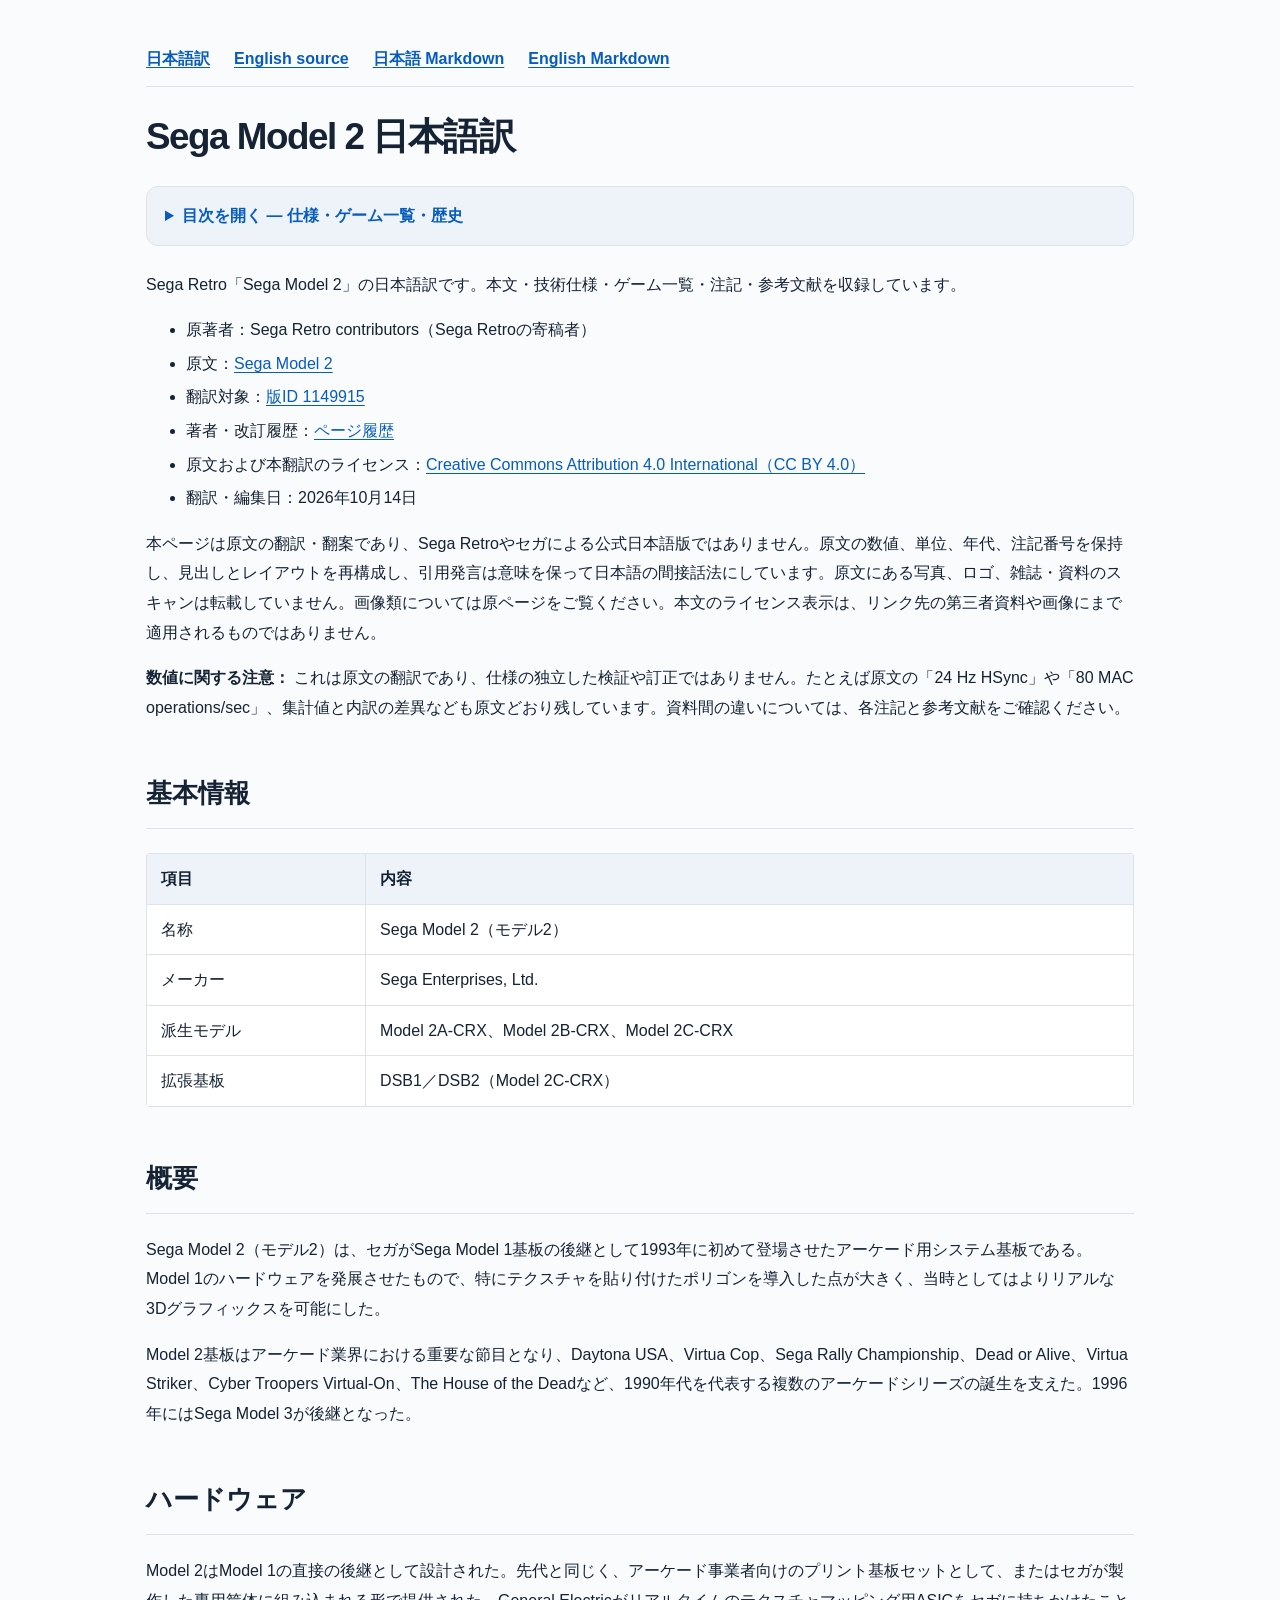
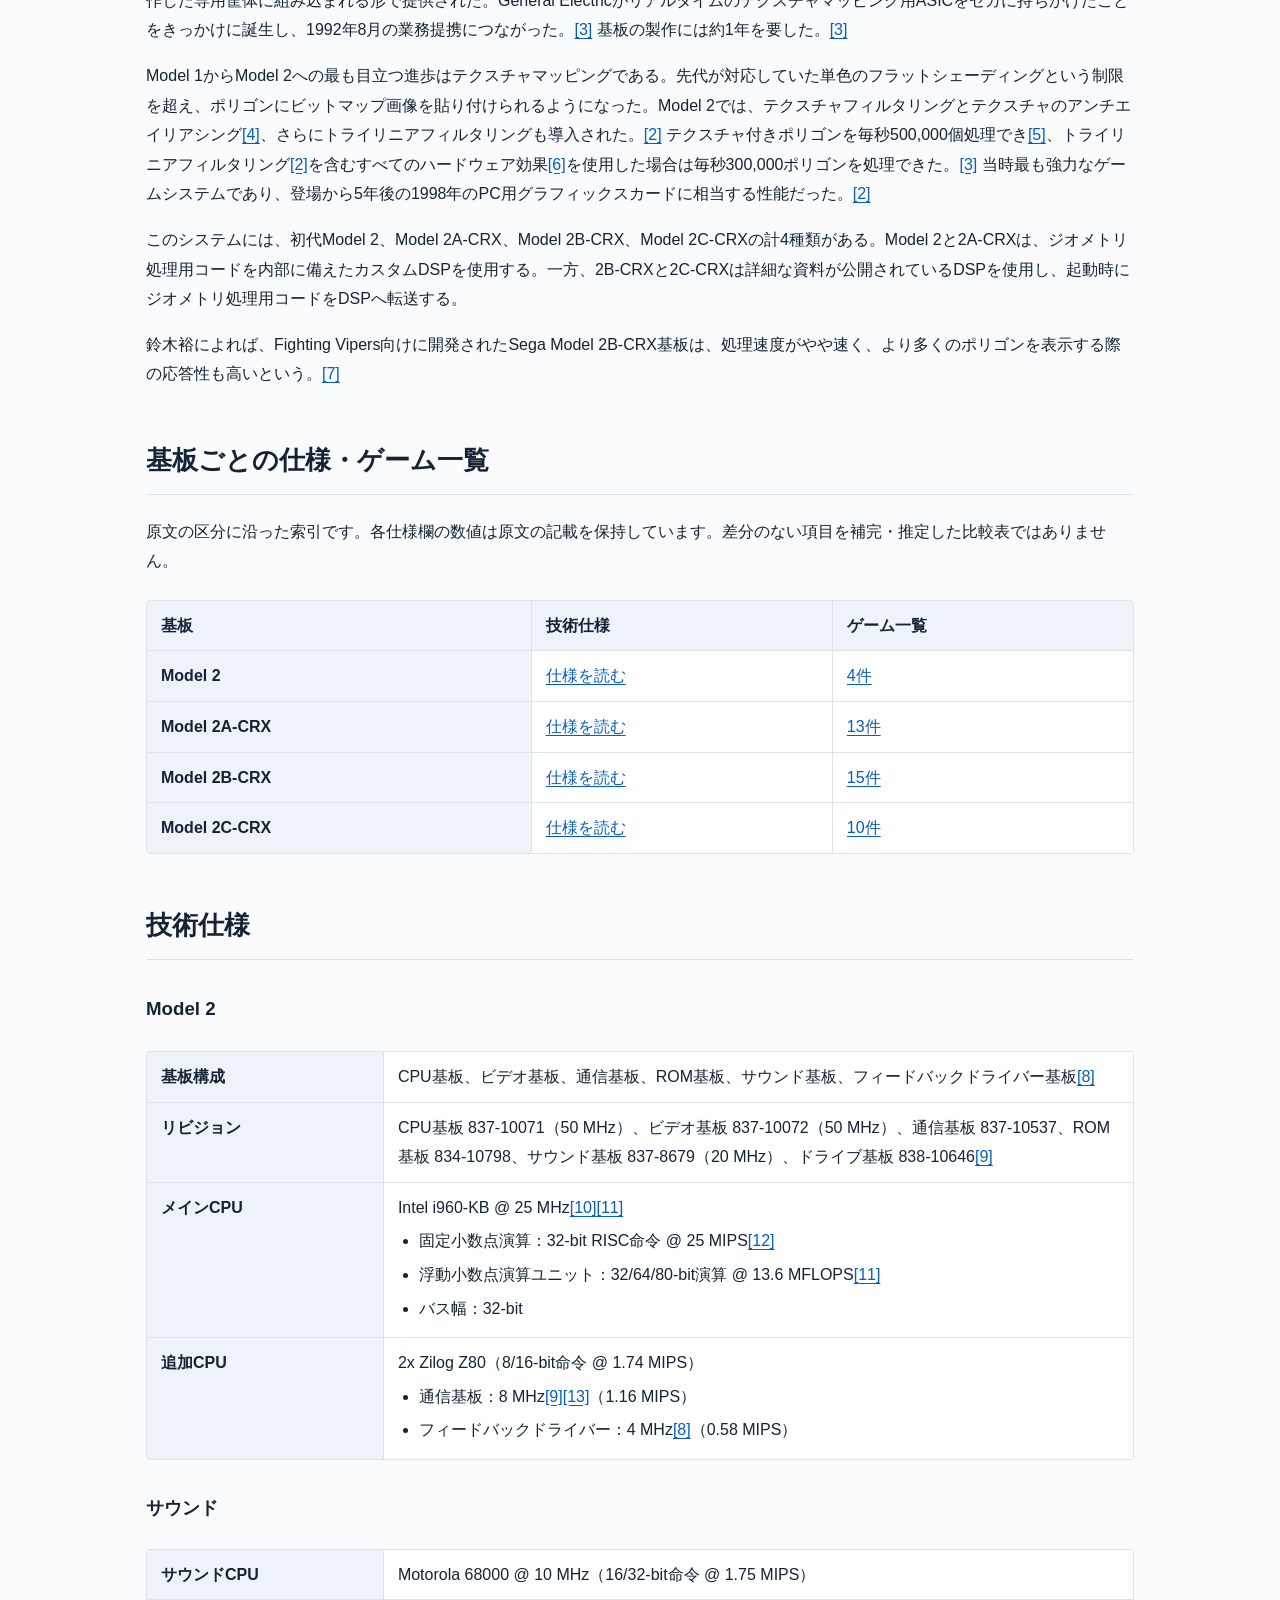
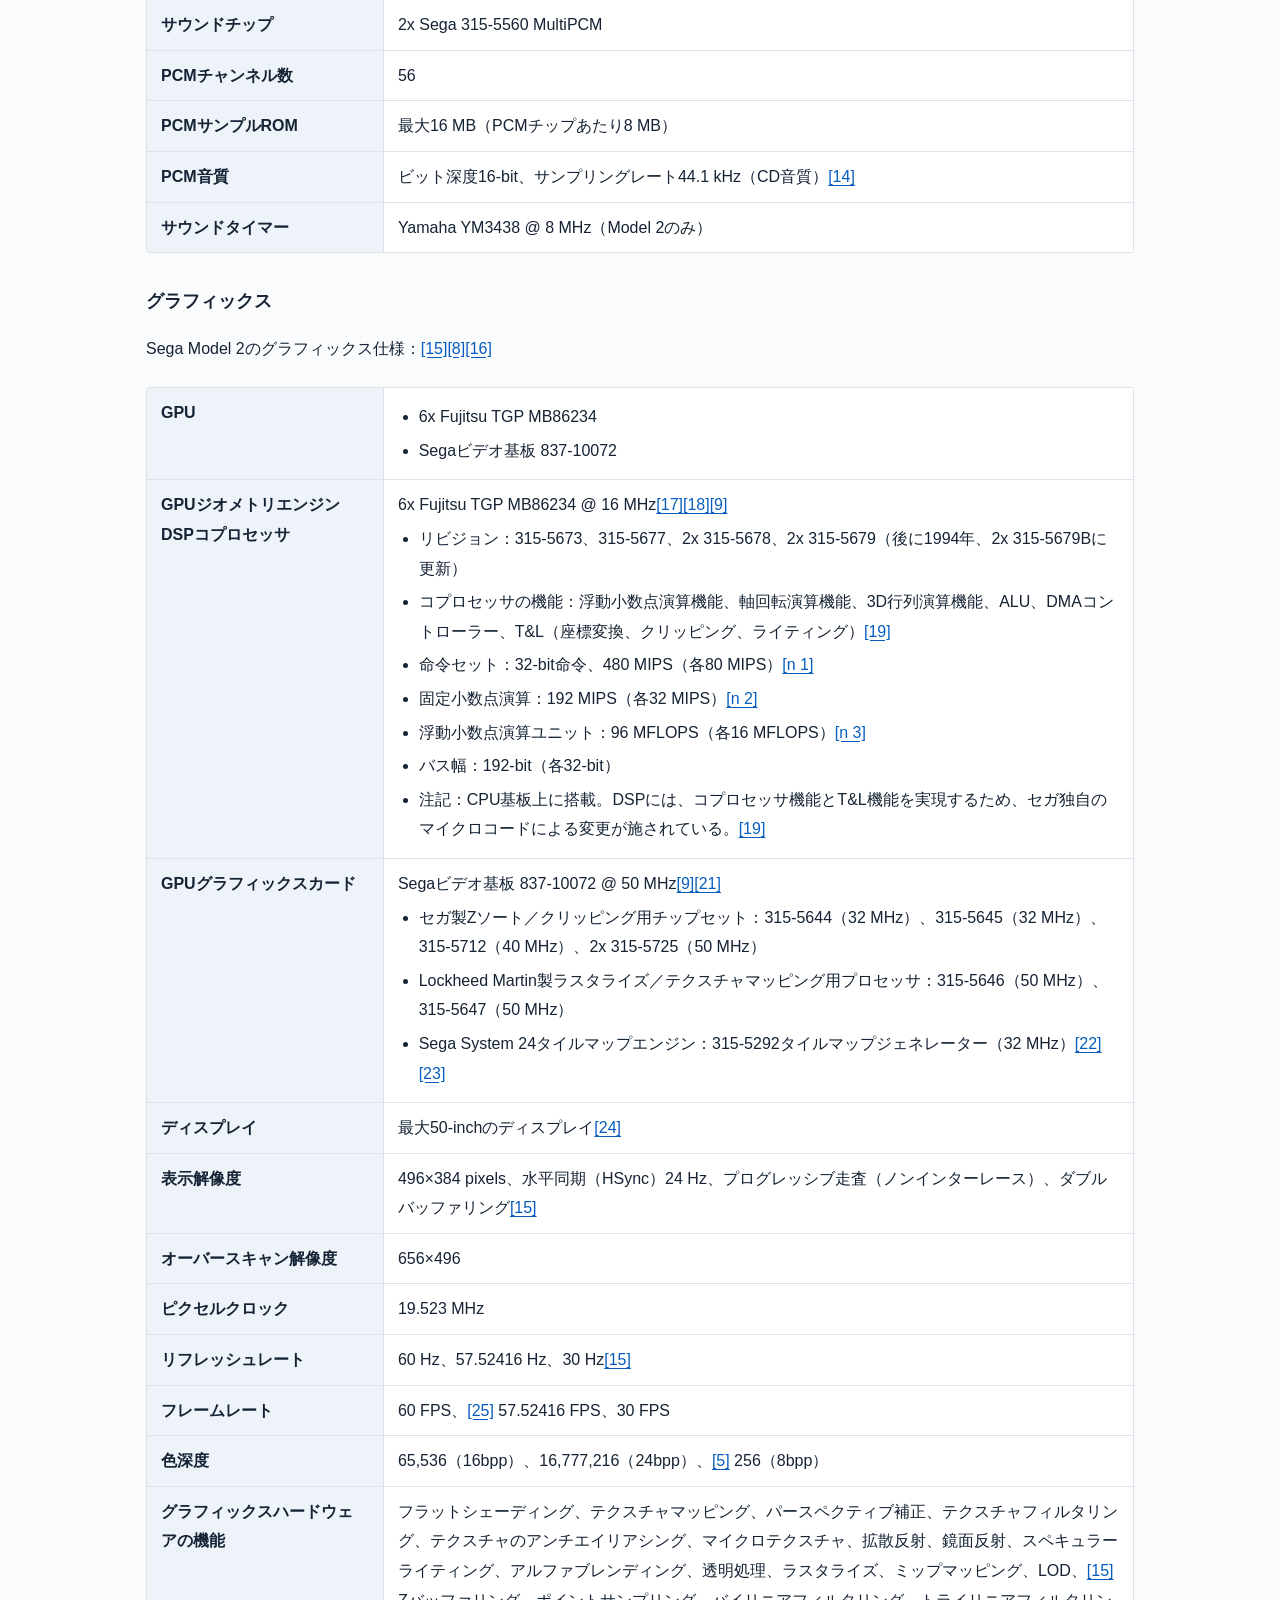
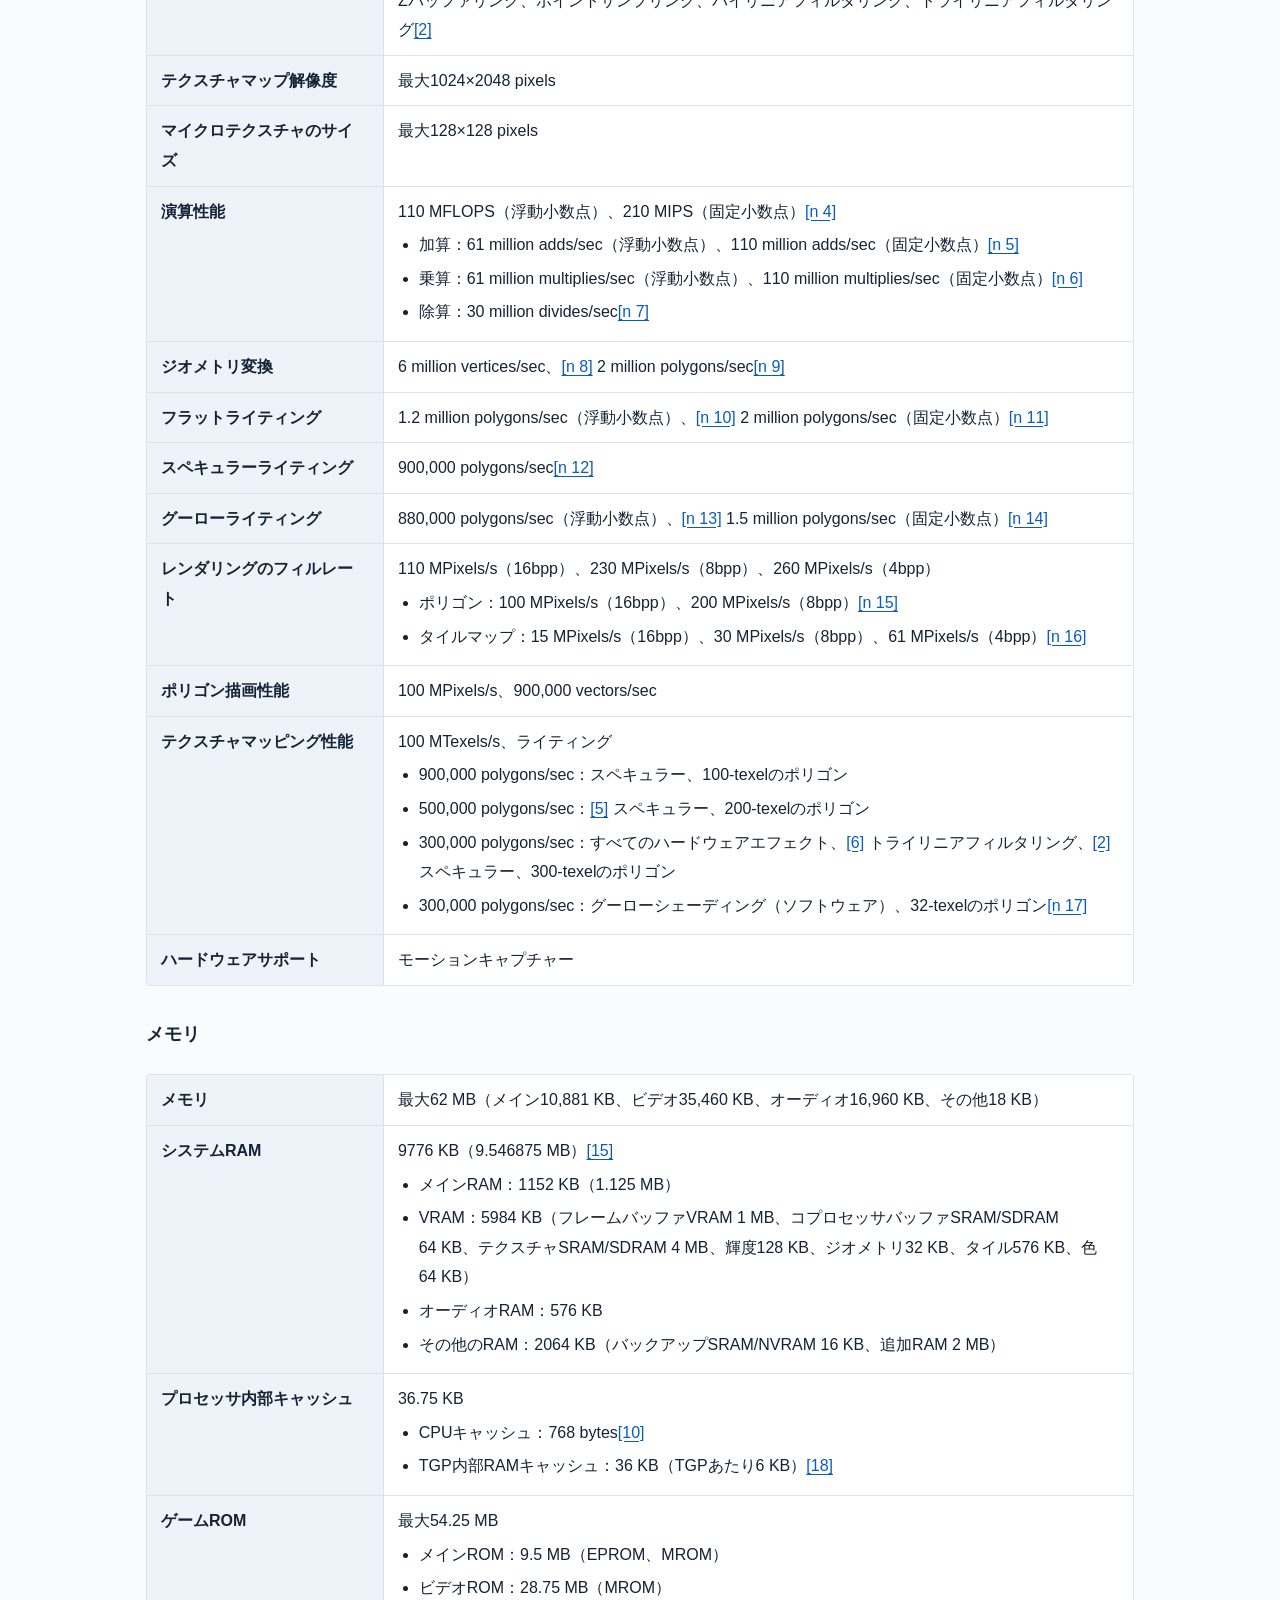
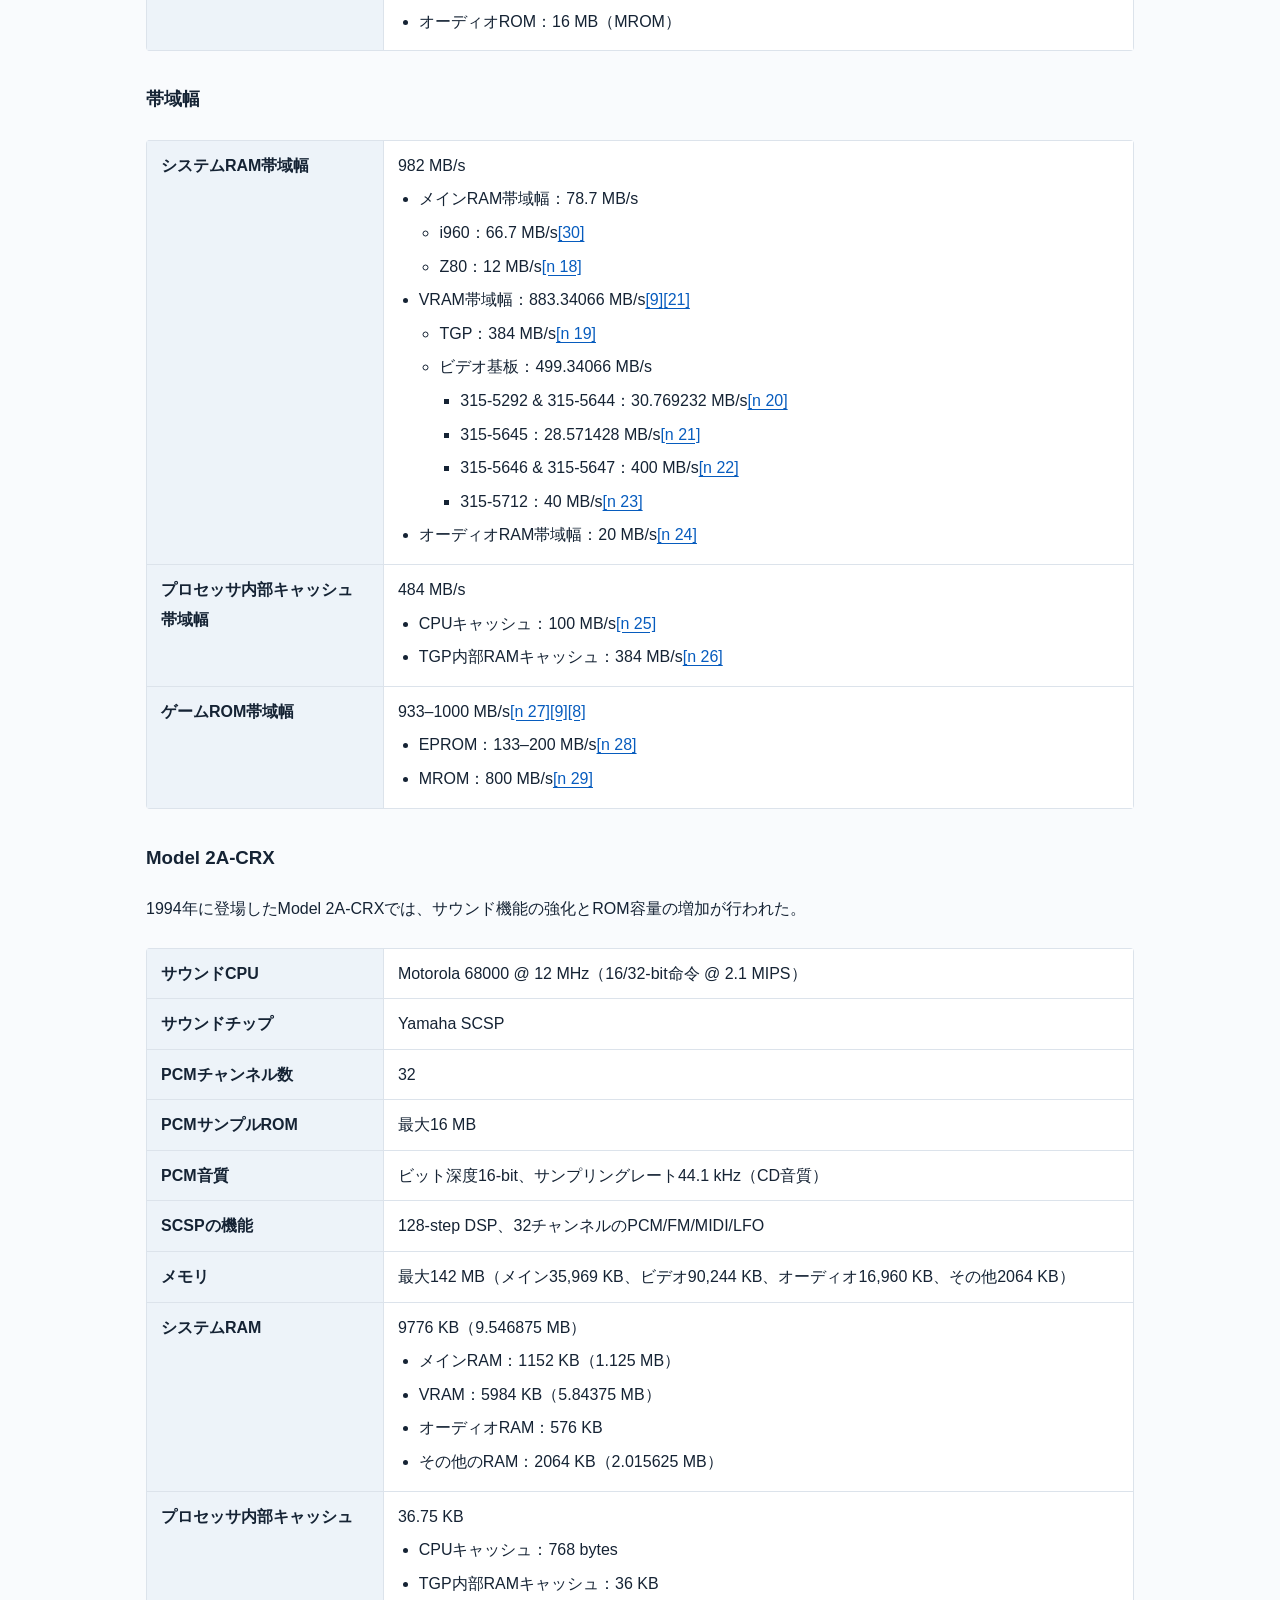
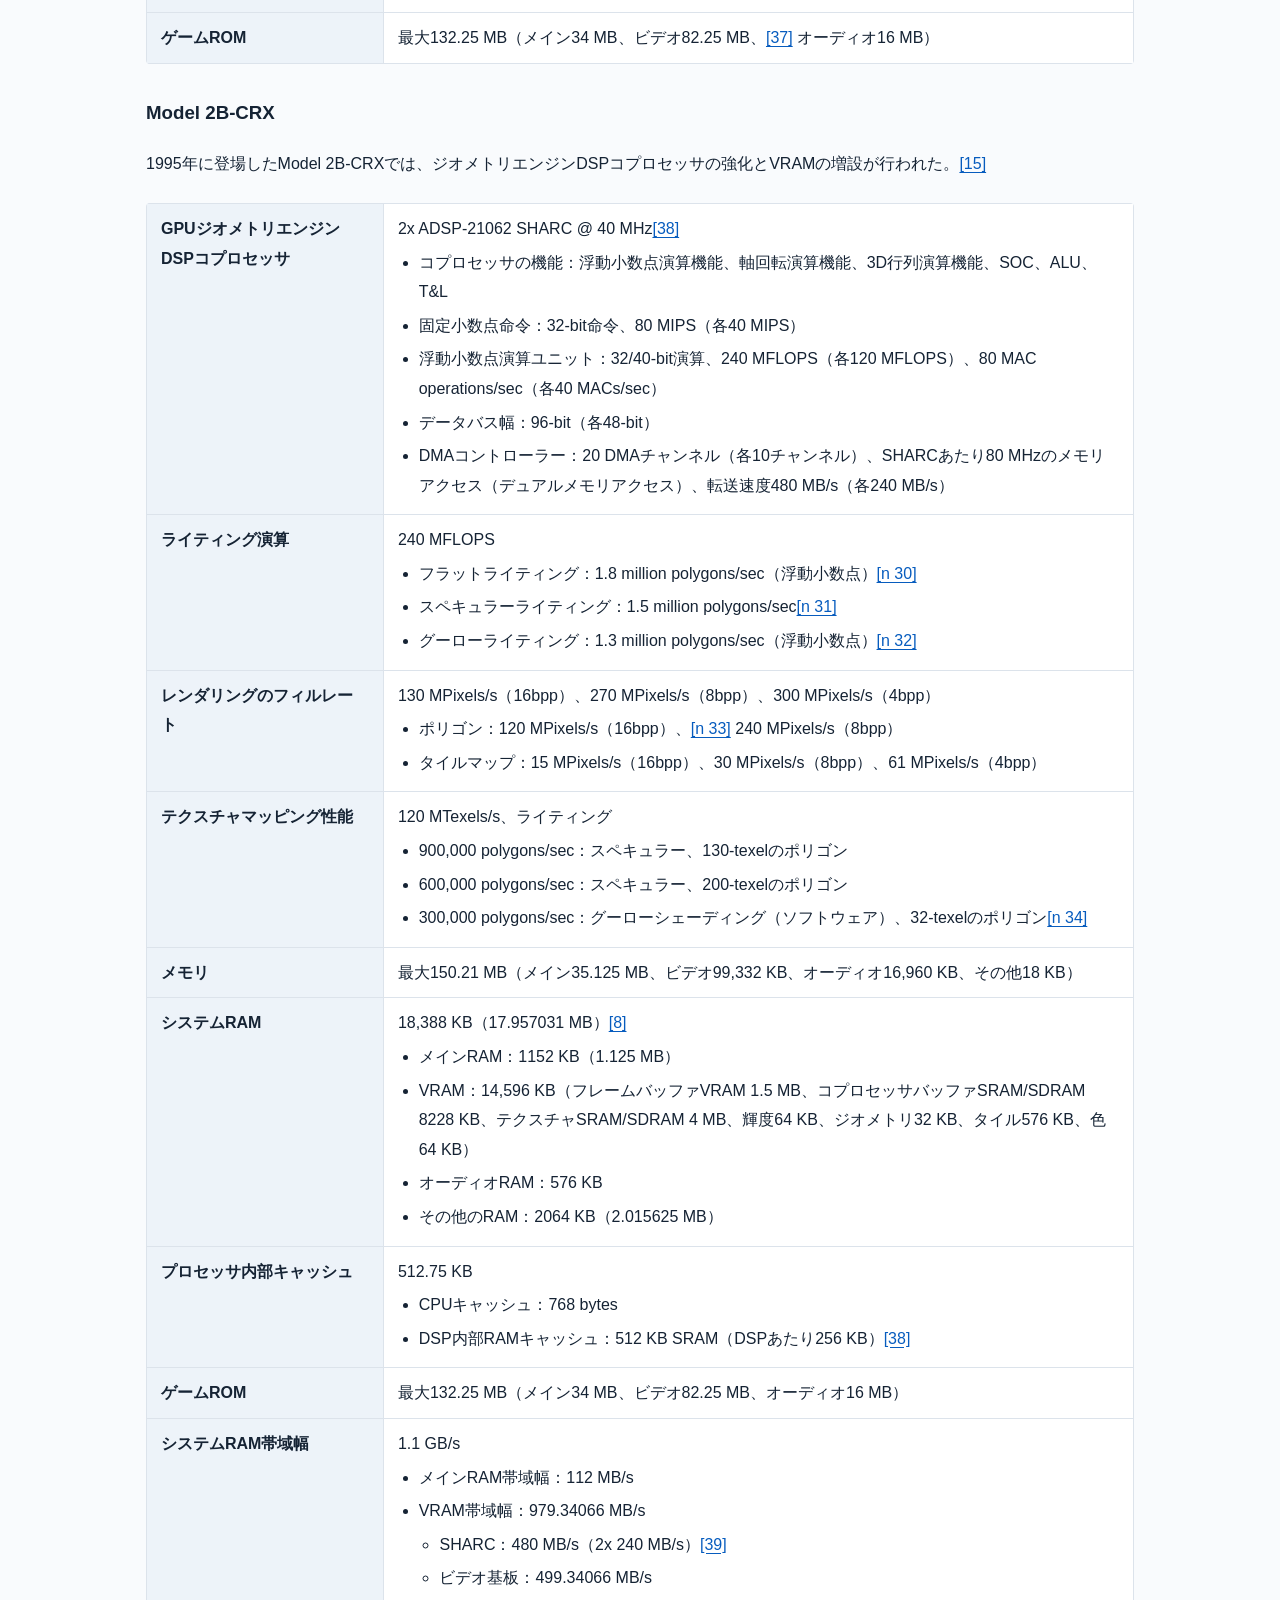
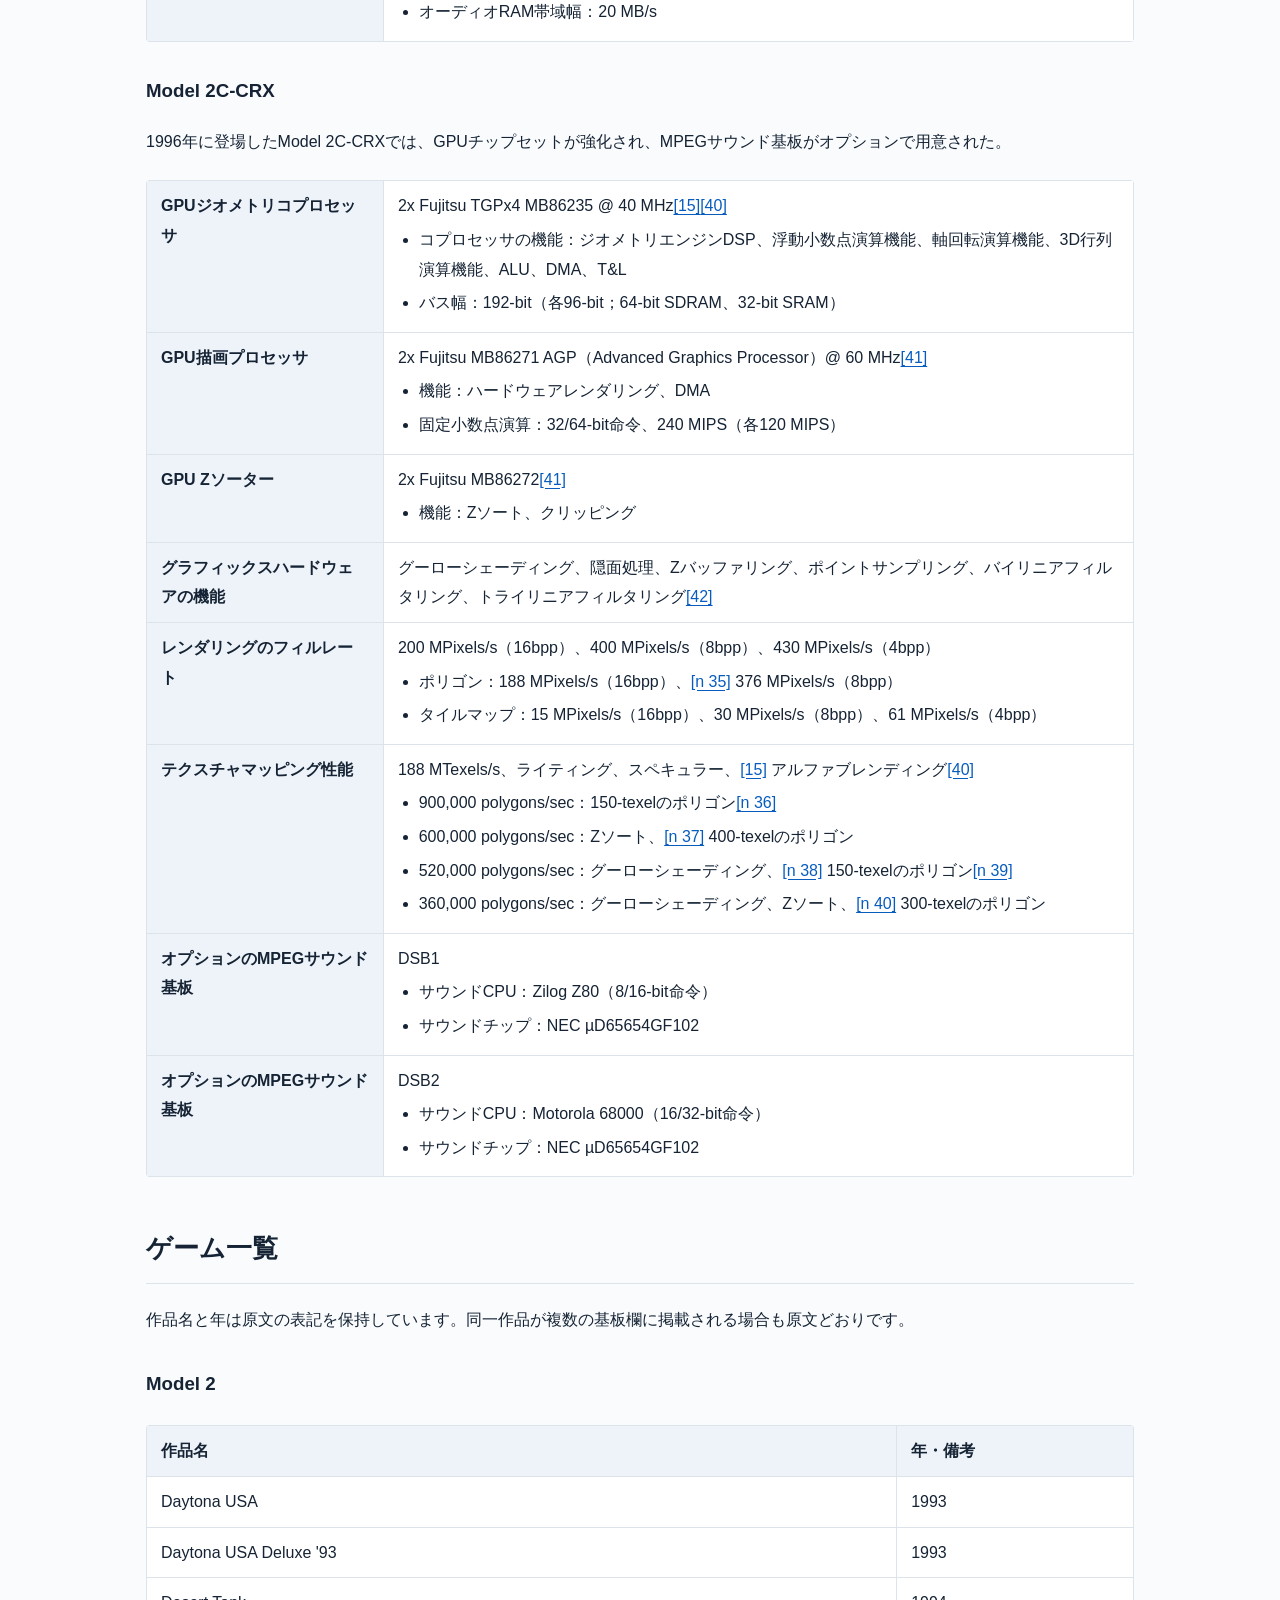
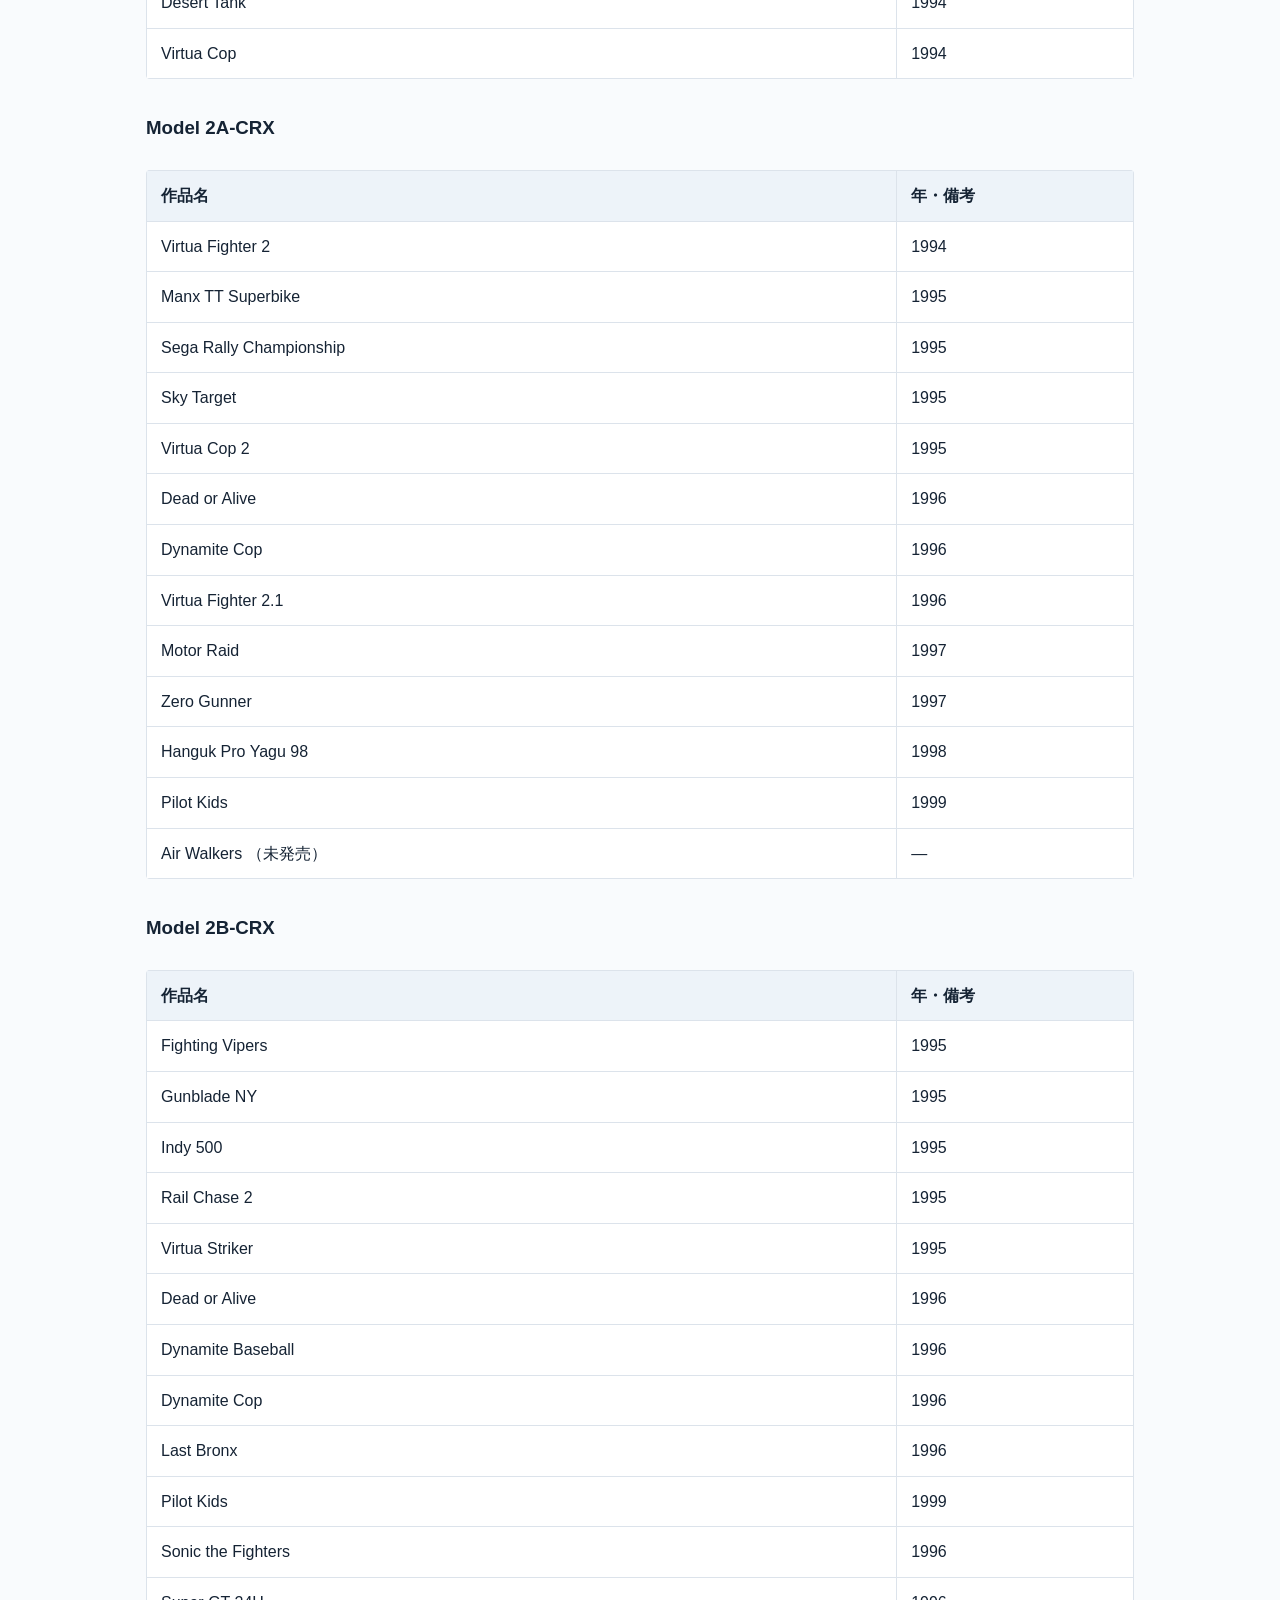
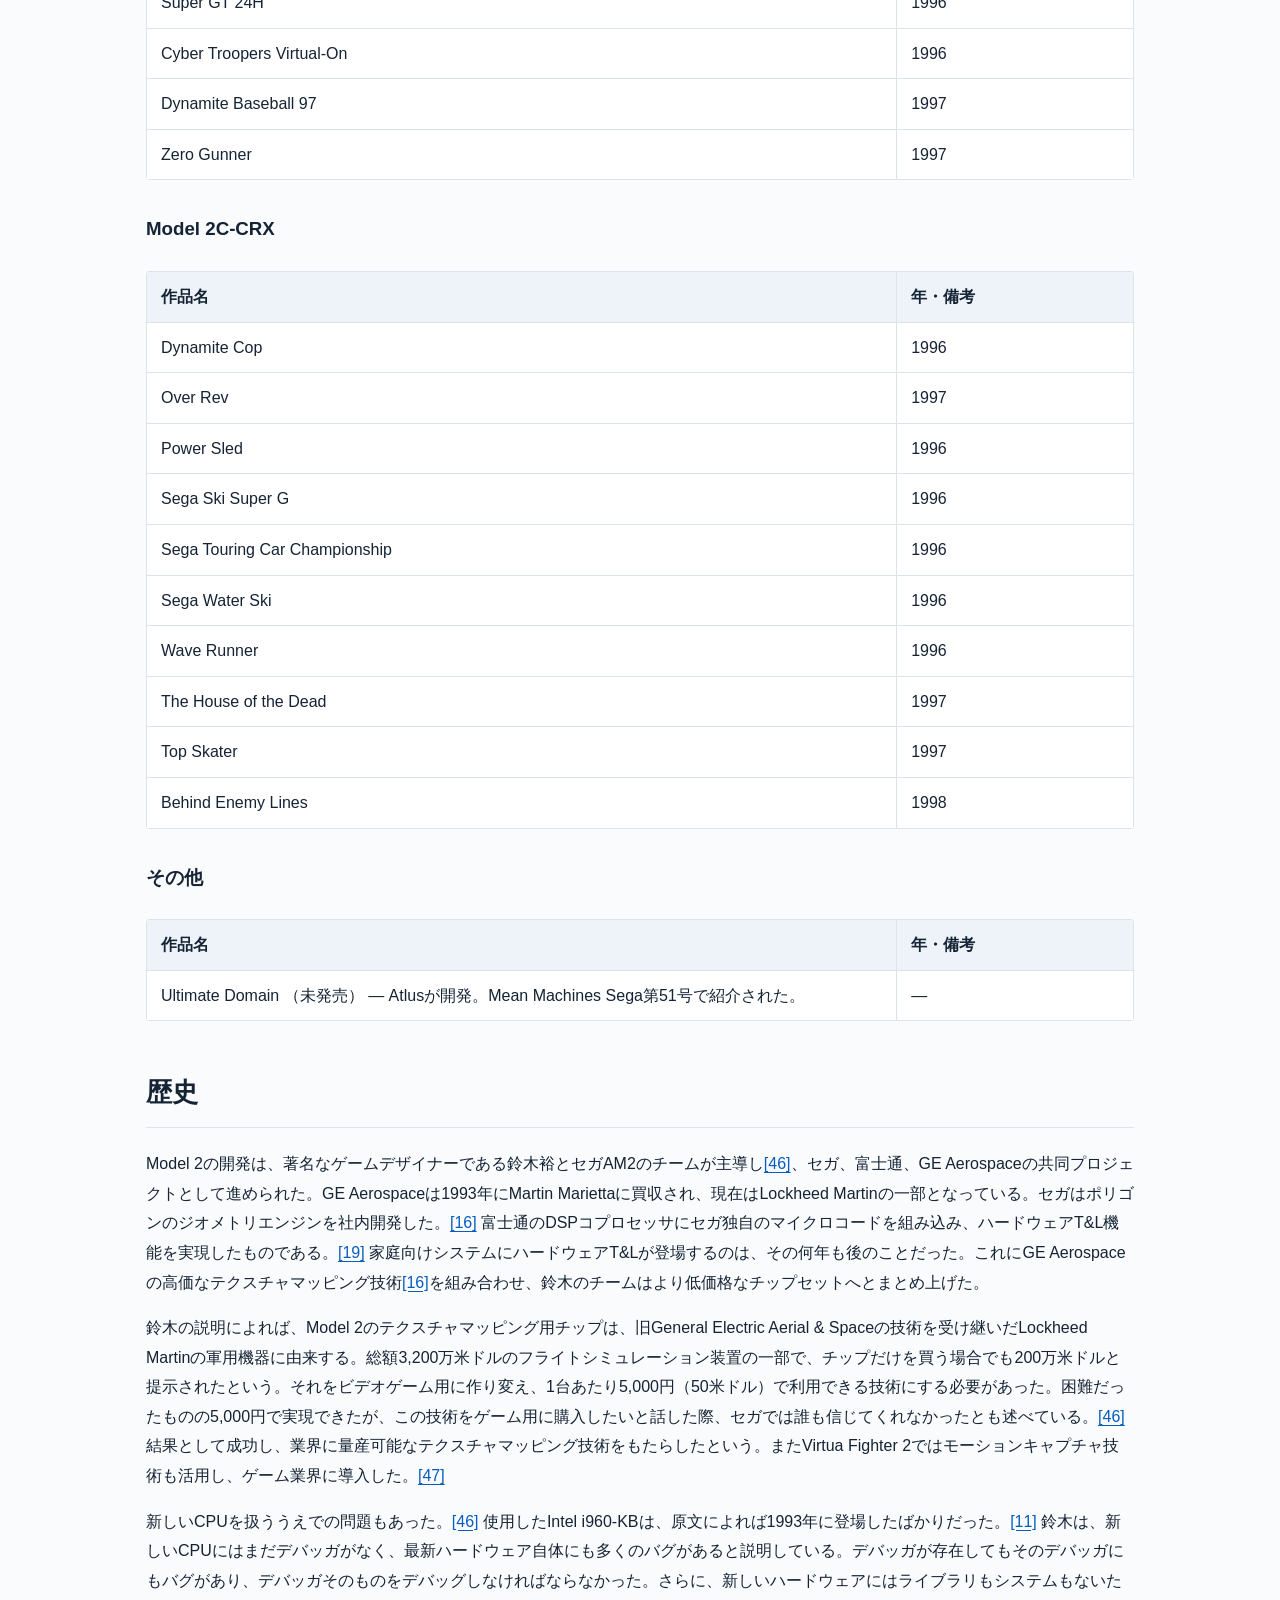
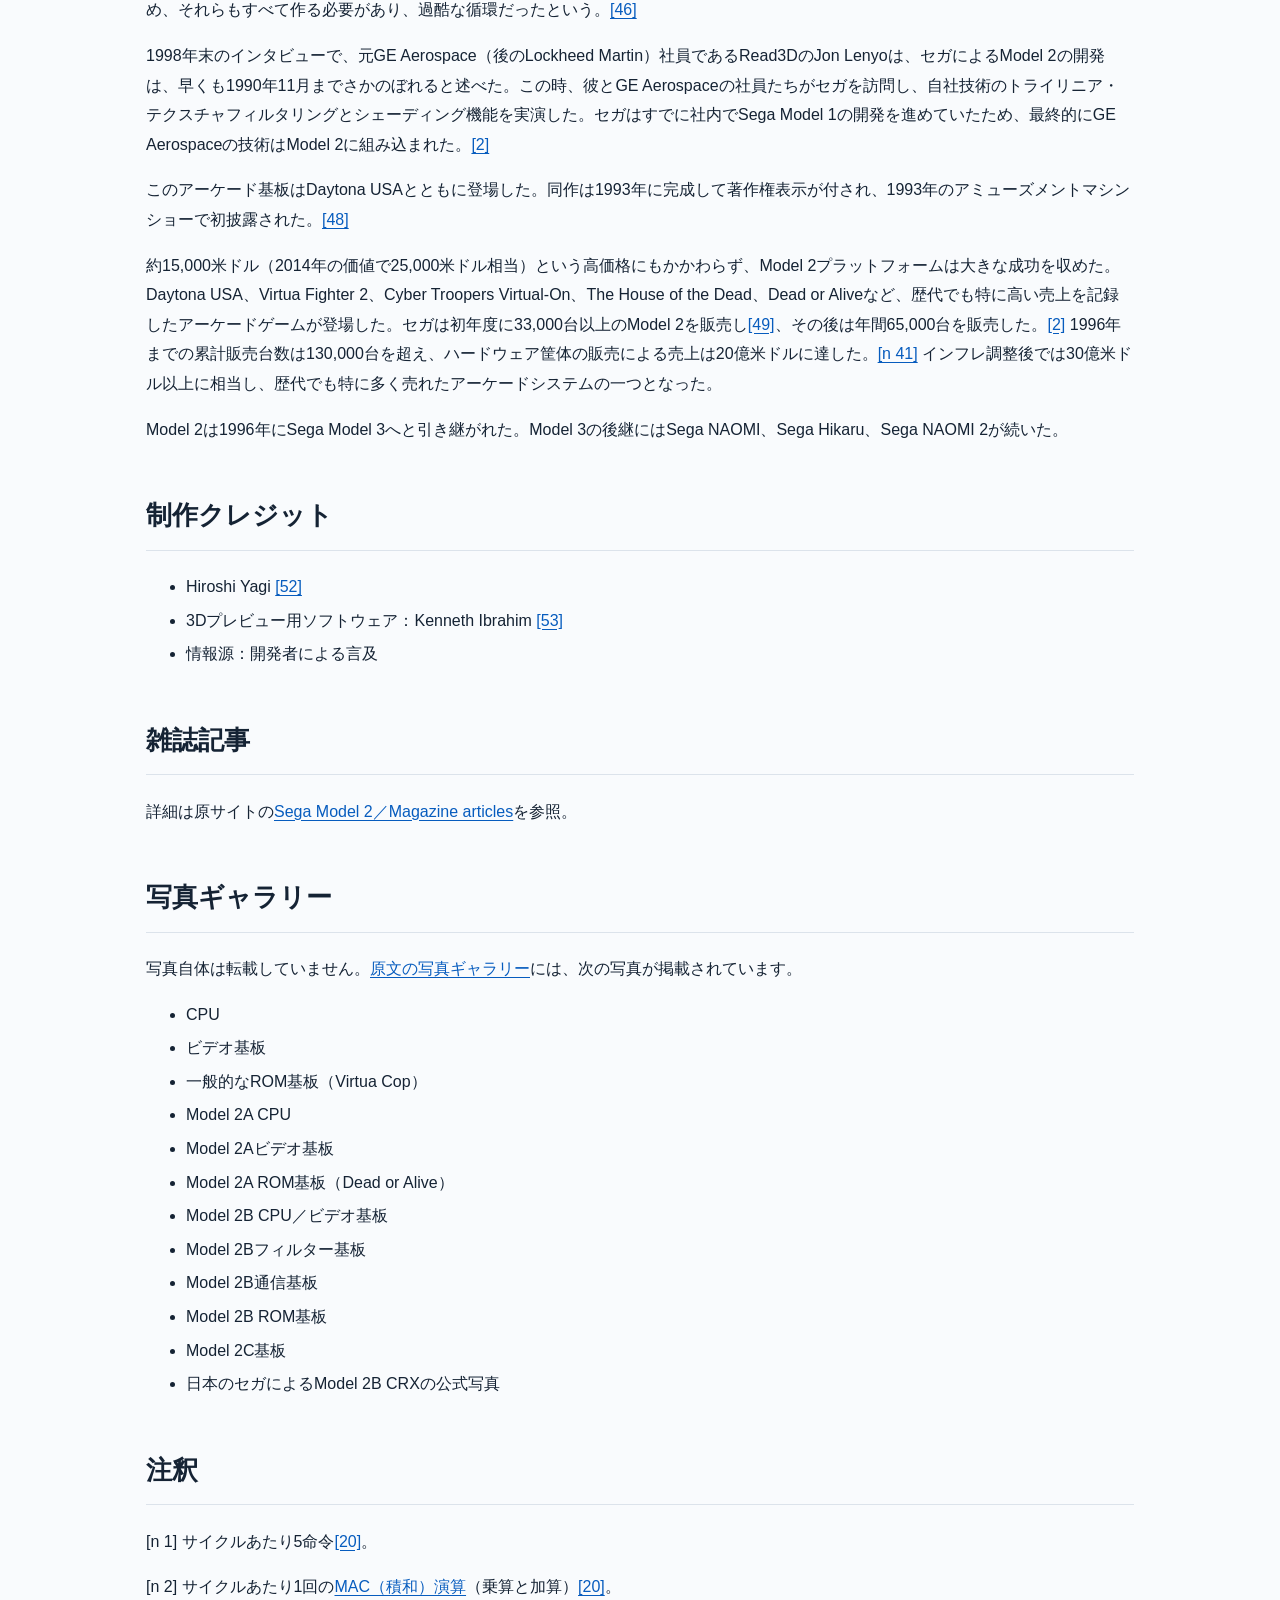
==== index.html @ a4371b09 "Publish unofficial Japanese translation of Sega Retro Sega Model 2" ====
<!DOCTYPE html>

<html lang="ja" xml:lang="ja" xmlns="http://www.w3.org/1999/xhtml">
<head>
<meta charset="utf-8"/>
<meta content="pandoc" name="generator"/>
<meta content="width=device-width, initial-scale=1.0, user-scalable=yes" name="viewport"/>
<title>Sega Model 2 日本語訳</title>
<style>
    code{white-space: pre-wrap;}
    span.smallcaps{font-variant: small-caps;}
    div.columns{display: flex; gap: min(4vw, 1.5em);}
    div.column{flex: auto; overflow-x: auto;}
    div.hanging-indent{margin-left: 1.5em; text-indent: -1.5em;}
    /* The extra [class] is a hack that increases specificity enough to
       override a similar rule in reveal.js */
    ul.task-list[class]{list-style: none;}
    ul.task-list li input[type="checkbox"] {
      font-size: inherit;
      width: 0.8em;
      margin: 0 0.8em 0.2em -1.6em;
      vertical-align: middle;
    }
    .display.math{display: block; text-align: center; margin: 0.5rem auto;}
  </style>
<link href="style.css" rel="stylesheet"/>
<meta content="Sega RetroのSega Model 2記事の非公式日本語訳。技術仕様、基板別ゲーム一覧、歴史、注釈と参考文献。CC BY 4.0。" name="description"/></head>
<body><nav aria-label="Languages and downloads" class="top"><a href="index.html" lang="ja">日本語訳</a><a href="en.html" lang="en">English source</a><a download="" href="sega-model-2-ja.md">日本語 Markdown</a><a download="" href="sega-model-2-en.md">English Markdown</a></nav><main id="article">
<h1 id="sega-model-2-日本語訳">Sega Model 2 日本語訳</h1><details class="toc-disclosure"><summary>目次を開く — 仕様・ゲーム一覧・歴史</summary><nav aria-label="目次" id="TOC" role="doc-toc">
<ul>
<li><a href="#sega-model-2-日本語訳" id="toc-sega-model-2-日本語訳">Sega
Model 2 日本語訳</a>
<ul>
<li><a href="#基本情報" id="toc-基本情報">基本情報</a></li>
<li><a href="#概要" id="toc-概要">概要</a></li>
<li><a href="#ハードウェア" id="toc-ハードウェア">ハードウェア</a></li>
<li><a href="#技術仕様" id="toc-技術仕様">技術仕様</a>
<ul>
<li><a href="#model-2" id="toc-model-2">Model 2</a></li>
<li><a href="#model-2a-crx" id="toc-model-2a-crx">Model 2A-CRX</a></li>
<li><a href="#model-2b-crx" id="toc-model-2b-crx">Model 2B-CRX</a></li>
<li><a href="#model-2c-crx" id="toc-model-2c-crx">Model 2C-CRX</a></li>
</ul></li>
<li><a href="#ゲーム一覧" id="toc-ゲーム一覧">ゲーム一覧</a>
<ul>
<li><a href="#model-2-1" id="toc-model-2-1">Model 2</a></li>
<li><a href="#model-2a-crx-1" id="toc-model-2a-crx-1">Model
2A-CRX</a></li>
<li><a href="#model-2b-crx-1" id="toc-model-2b-crx-1">Model
2B-CRX</a></li>
<li><a href="#model-2c-crx-1" id="toc-model-2c-crx-1">Model
2C-CRX</a></li>
<li><a href="#その他" id="toc-その他">その他</a></li>
</ul></li>
<li><a href="#歴史" id="toc-歴史">歴史</a></li>
<li><a href="#制作クレジット" id="toc-制作クレジット">制作クレジット</a></li>
<li><a href="#雑誌記事" id="toc-雑誌記事">雑誌記事</a></li>
<li><a href="#写真ギャラリー" id="toc-写真ギャラリー">写真ギャラリー</a></li>
<li><a href="#注釈" id="toc-注釈">注釈</a></li>
<li><a href="#参考文献" id="toc-参考文献">参考文献</a></li>
</ul></li>
<li><a href="#board-guide">基板ごとの索引</a></li></ul>
</nav></details>
<p>Sega Retro「Sega Model
2」の日本語訳です。本文・技術仕様・ゲーム一覧・注記・参考文献を収録しています。</p>
<ul>
<li>原著者：Sega Retro contributors（Sega Retroの寄稿者）</li>
<li>原文：<a href="https://segaretro.org/Sega_Model_2">Sega Model
2</a></li>
<li>翻訳対象：<a href="https://segaretro.org/index.php?title=Sega_Model_2&amp;oldid=1149915">版ID
1149915</a></li>
<li>著者・改訂履歴：<a href="https://segaretro.org/index.php?title=Sega_Model_2&amp;action=history">ページ履歴</a></li>
<li>原文および本翻訳のライセンス：<a href="https://creativecommons.org/licenses/by/4.0/">Creative Commons
Attribution 4.0 International（CC BY 4.0）</a></li>
<li>翻訳・編集日：2026年10月14日</li>
</ul>
<p>本ページは原文の翻訳・翻案であり、Sega
Retroやセガによる公式日本語版ではありません。原文の数値、単位、年代、注記番号を保持し、見出しとレイアウトを再構成し、引用発言は意味を保って日本語の間接話法にしています。原文にある写真、ロゴ、雑誌・資料のスキャンは転載していません。画像類については原ページをご覧ください。本文のライセンス表示は、リンク先の第三者資料や画像にまで適用されるものではありません。</p>
<p><strong>数値に関する注意：</strong>
これは原文の翻訳であり、仕様の独立した検証や訂正ではありません。たとえば原文の「24
Hz HSync」や「80 MAC
operations/sec」、集計値と内訳の差異なども原文どおり残しています。資料間の違いについては、各注記と参考文献をご確認ください。</p>
<h2 id="基本情報">基本情報</h2>
<div aria-label="横スクロールできる表" class="table-scroll" role="region" tabindex="0"><table>
<thead>
<tr class="header">
<th>項目</th>
<th>内容</th>
</tr>
</thead>
<tbody>
<tr class="odd">
<td>名称</td>
<td>Sega Model 2（モデル2）</td>
</tr>
<tr class="even">
<td>メーカー</td>
<td>Sega Enterprises, Ltd.</td>
</tr>
<tr class="odd">
<td>派生モデル</td>
<td>Model 2A-CRX、Model 2B-CRX、Model 2C-CRX</td>
</tr>
<tr class="even">
<td>拡張基板</td>
<td>DSB1／DSB2（Model 2C-CRX）</td>
</tr>
</tbody>
</table></div>
<h2 id="概要">概要</h2>
<p>Sega Model 2（モデル2）は、セガがSega Model
1基板の後継として1993年に初めて登場させたアーケード用システム基板である。Model
1のハードウェアを発展させたもので、特にテクスチャを貼り付けたポリゴンを導入した点が大きく、当時としてはよりリアルな3Dグラフィックスを可能にした。</p>
<p>Model 2基板はアーケード業界における重要な節目となり、Daytona
USA、Virtua Cop、Sega Rally Championship、Dead or Alive、Virtua
Striker、Cyber Troopers Virtual-On、The House of the
Deadなど、1990年代を代表する複数のアーケードシリーズの誕生を支えた。1996年にはSega
Model 3が後継となった。</p>
<h2 id="ハードウェア">ハードウェア</h2>
<p>Model 2はModel
1の直接の後継として設計された。先代と同じく、アーケード事業者向けのプリント基板セットとして、またはセガが製作した専用筐体に組み込まれる形で提供された。General
Electricがリアルタイムのテクスチャマッピング用ASICをセガに持ちかけたことをきっかけに誕生し、1992年8月の業務提携につながった。<a href="#ref-3">[3]</a> 基板の製作には約1年を要した。<a href="#ref-3">[3]</a></p>
<p>Model 1からModel
2への最も目立つ進歩はテクスチャマッピングである。先代が対応していた単色のフラットシェーディングという制限を超え、ポリゴンにビットマップ画像を貼り付けられるようになった。Model
2では、テクスチャフィルタリングとテクスチャのアンチエイリアシング<a href="#ref-4">[4]</a>、さらにトライリニアフィルタリングも導入された。<a href="#ref-2">[2]</a> テクスチャ付きポリゴンを毎秒500,000個処理でき<a href="#ref-5">[5]</a>、トライリニアフィルタリング<a href="#ref-2">[2]</a>を含むすべてのハードウェア効果<a href="#ref-6">[6]</a>を使用した場合は毎秒300,000ポリゴンを処理できた。<a href="#ref-3">[3]</a>
当時最も強力なゲームシステムであり、登場から5年後の1998年のPC用グラフィックスカードに相当する性能だった。<a href="#ref-2">[2]</a></p>
<p>このシステムには、初代Model 2、Model 2A-CRX、Model 2B-CRX、Model
2C-CRXの計4種類がある。Model
2と2A-CRXは、ジオメトリ処理用コードを内部に備えたカスタムDSPを使用する。一方、2B-CRXと2C-CRXは詳細な資料が公開されているDSPを使用し、起動時にジオメトリ処理用コードをDSPへ転送する。</p>
<p>鈴木裕によれば、Fighting Vipers向けに開発されたSega Model
2B-CRX基板は、処理速度がやや速く、より多くのポリゴンを表示する際の応答性も高いという。<a href="#ref-7">[7]</a></p>
<section aria-labelledby="board-guide"><h2 id="board-guide">基板ごとの仕様・ゲーム一覧</h2><p>原文の区分に沿った索引です。各仕様欄の数値は原文の記載を保持しています。差分のない項目を補完・推定した比較表ではありません。</p><div aria-label="横スクロールできる表" class="table-scroll" role="region" tabindex="0"><table><tr><th scope="col">基板</th><th scope="col">技術仕様</th><th scope="col">ゲーム一覧</th></tr><tr><th scope="row">Model 2</th><td><a href="#model-2">仕様を読む</a></td><td><a href="#model-2-1">4件</a></td></tr><tr><th scope="row">Model 2A-CRX</th><td><a href="#model-2a-crx">仕様を読む</a></td><td><a href="#model-2a-crx-1">13件</a></td></tr><tr><th scope="row">Model 2B-CRX</th><td><a href="#model-2b-crx">仕様を読む</a></td><td><a href="#model-2b-crx-1">15件</a></td></tr><tr><th scope="row">Model 2C-CRX</th><td><a href="#model-2c-crx">仕様を読む</a></td><td><a href="#model-2c-crx-1">10件</a></td></tr></table></div></section><h2 id="技術仕様">技術仕様</h2>
<h3 id="model-2">Model 2</h3>
<div aria-label="横スクロールできる表" class="table-scroll" role="region" tabindex="0"><table class="spec-table"><tr><th scope="row">基板構成</th><td>CPU基板、ビデオ基板、通信基板、ROM基板、サウンド基板、フィードバックドライバー基板<a href="#ref-8">[8]</a></td></tr><tr><th scope="row">リビジョン</th><td>CPU基板 837-10071（50 MHz）、ビデオ基板
837-10072（50 MHz）、通信基板 837-10537、ROM基板 834-10798、サウンド基板
837-8679（20 MHz）、ドライブ基板 838-10646<a href="#ref-9">[9]</a></td></tr><tr><th scope="row">メインCPU</th><td>Intel i960-KB @ 25 MHz<a href="#ref-10">[10]</a><a href="#ref-11">[11]</a>
<ul>
<li>固定小数点演算：32‑bit RISC命令 @ 25 MIPS<a href="#ref-12">[12]</a></li>
<li>浮動小数点演算ユニット：32/64/80‑bit演算 @ 13.6 MFLOPS<a href="#ref-11">[11]</a></li>
<li>バス幅：32‑bit</li>
</ul></td></tr><tr><th scope="row">追加CPU</th><td>2x Zilog Z80（8/16‑bit命令 @ 1.74 MIPS）<ul>
<li>通信基板：8 MHz<a href="#ref-9">[9]</a><a href="#ref-13">[13]</a>（1.16 MIPS）</li>
<li>フィードバックドライバー：4 MHz<a href="#ref-8">[8]</a>（0.58 MIPS）</li>
</ul></td></tr></table></div>
<h4 id="サウンド">サウンド</h4>
<div aria-label="横スクロールできる表" class="table-scroll" role="region" tabindex="0"><table class="spec-table"><tr><th scope="row">サウンドCPU</th><td>Motorola 68000 @ 10 MHz（16/32‑bit命令 @
1.75 MIPS）</td></tr><tr><th scope="row">サウンドチップ</th><td>2x Sega 315‑5560 MultiPCM</td></tr><tr><th scope="row">PCMチャンネル数</th><td>56</td></tr><tr><th scope="row">PCMサンプルROM</th><td>最大16 MB（PCMチップあたり8 MB）</td></tr><tr><th scope="row">PCM音質</th><td>ビット深度16‑bit、サンプリングレート44.1 kHz（CD音質）<a href="#ref-14">[14]</a></td></tr><tr><th scope="row">サウンドタイマー</th><td>Yamaha YM3438 @ 8 MHz（Model 2のみ）</td></tr></table></div>
<h4 id="グラフィックス">グラフィックス</h4>
<p>Sega Model 2のグラフィックス仕様：<a href="#ref-15">[15]</a><a href="#ref-8">[8]</a><a href="#ref-16">[16]</a></p>
<div aria-label="横スクロールできる表" class="table-scroll" role="region" tabindex="0"><table class="spec-table"><tr><th scope="row">GPU</th><td><ul>
<li>6x Fujitsu TGP MB86234</li>
<li>Segaビデオ基板 837-10072</li>
</ul></td></tr><tr><th scope="row">GPUジオメトリエンジンDSPコプロセッサ</th><td>6x Fujitsu TGP MB86234 @
16 MHz<a href="#ref-17">[17]</a><a href="#ref-18">[18]</a><a href="#ref-9">[9]</a>
<ul>
<li>リビジョン：315‑5673、315‑5677、2x 315‑5678、2x
315‑5679（後に1994年、2x 315‑5679Bに更新）</li>
<li>コプロセッサの機能：浮動小数点演算機能、軸回転演算機能、3D行列演算機能、ALU、DMAコントローラー、T&amp;L（座標変換、クリッピング、ライティング）<a href="#ref-19">[19]</a></li>
<li>命令セット：32‑bit命令、480 MIPS（各80 MIPS）<a href="#note-1">[n
1]</a></li>
<li>固定小数点演算：192 MIPS（各32 MIPS）<a href="#note-2">[n
2]</a></li>
<li>浮動小数点演算ユニット：96 MFLOPS（各16 MFLOPS）<a href="#note-3">[n
3]</a></li>
<li>バス幅：192‑bit（各32‑bit）</li>
<li>注記：CPU基板上に搭載。DSPには、コプロセッサ機能とT&amp;L機能を実現するため、セガ独自のマイクロコードによる変更が施されている。<a href="#ref-19">[19]</a></li>
</ul></td></tr><tr><th scope="row">GPUグラフィックスカード</th><td>Segaビデオ基板 837-10072 @ 50 MHz<a href="#ref-9">[9]</a><a href="#ref-21">[21]</a>
<ul>
<li>セガ製Zソート／クリッピング用チップセット：315‑5644（32 MHz）、315‑5645（32 MHz）、315‑5712（40 MHz）、2x
315‑5725（50 MHz）</li>
<li>Lockheed
Martin製ラスタライズ／テクスチャマッピング用プロセッサ：315‑5646（50 MHz）、315‑5647（50 MHz）</li>
<li>Sega System
24タイルマップエンジン：315‑5292タイルマップジェネレーター（32 MHz）<a href="#ref-22">[22]</a><a href="#ref-23">[23]</a></li>
</ul></td></tr><tr><th scope="row">ディスプレイ</th><td>最大50-inchのディスプレイ<a href="#ref-24">[24]</a></td></tr><tr><th scope="row">表示解像度</th><td>496×384
pixels、水平同期（HSync）24 Hz、プログレッシブ走査（ノンインターレース）、ダブルバッファリング<a href="#ref-15">[15]</a></td></tr><tr><th scope="row">オーバースキャン解像度</th><td>656×496</td></tr><tr><th scope="row">ピクセルクロック</th><td>19.523 MHz</td></tr><tr><th scope="row">リフレッシュレート</th><td>60 Hz、57.52416 Hz、30 Hz<a href="#ref-15">[15]</a></td></tr><tr><th scope="row">フレームレート</th><td>60 FPS、<a href="#ref-25">[25]</a>
57.52416 FPS、30 FPS</td></tr><tr><th scope="row">色深度</th><td>65,536（16bpp）、16,777,216（24bpp）、<a href="#ref-5">[5]</a> 256（8bpp）</td></tr><tr><th scope="row">グラフィックスハードウェアの機能</th><td>フラットシェーディング、テクスチャマッピング、パースペクティブ補正、テクスチャフィルタリング、テクスチャのアンチエイリアシング、マイクロテクスチャ、拡散反射、鏡面反射、スペキュラーライティング、アルファブレンディング、透明処理、ラスタライズ、ミップマッピング、LOD、<a href="#ref-15">[15]</a>
Zバッファリング、ポイントサンプリング、バイリニアフィルタリング、トライリニアフィルタリング<a href="#ref-2">[2]</a></td></tr><tr><th scope="row">テクスチャマップ解像度</th><td>最大1024×2048 pixels</td></tr><tr><th scope="row">マイクロテクスチャのサイズ</th><td>最大128×128 pixels</td></tr><tr><th scope="row">演算性能</th><td>110 MFLOPS（浮動小数点）、210 MIPS（固定小数点）<a href="#note-4">[n 4]</a>
<ul>
<li>加算：61 million adds/sec（浮動小数点）、110 million
adds/sec（固定小数点）<a href="#note-5">[n 5]</a></li>
<li>乗算：61 million multiplies/sec（浮動小数点）、110 million
multiplies/sec（固定小数点）<a href="#note-6">[n 6]</a></li>
<li>除算：30 million divides/sec<a href="#note-7">[n 7]</a></li>
</ul></td></tr><tr><th scope="row">ジオメトリ変換</th><td>6 million vertices/sec、<a href="#note-8">[n 8]</a>
2 million polygons/sec<a href="#note-9">[n 9]</a></td></tr><tr><th scope="row">フラットライティング</th><td>1.2 million polygons/sec（浮動小数点）、<a href="#note-10">[n 10]</a> 2 million polygons/sec（固定小数点）<a href="#note-11">[n 11]</a></td></tr><tr><th scope="row">スペキュラーライティング</th><td>900,000 polygons/sec<a href="#note-12">[n
12]</a></td></tr><tr><th scope="row">グーローライティング</th><td>880,000 polygons/sec（浮動小数点）、<a href="#note-13">[n 13]</a> 1.5 million polygons/sec（固定小数点）<a href="#note-14">[n 14]</a></td></tr><tr><th scope="row">レンダリングのフィルレート</th><td>110 MPixels/s（16bpp）、230
MPixels/s（8bpp）、260 MPixels/s（4bpp）<ul>
<li>ポリゴン：100 MPixels/s（16bpp）、200 MPixels/s（8bpp）<a href="#note-15">[n 15]</a></li>
<li>タイルマップ：15 MPixels/s（16bpp）、30 MPixels/s（8bpp）、61
MPixels/s（4bpp）<a href="#note-16">[n 16]</a></li>
</ul></td></tr><tr><th scope="row">ポリゴン描画性能</th><td>100 MPixels/s、900,000 vectors/sec</td></tr><tr><th scope="row">テクスチャマッピング性能</th><td>100 MTexels/s、ライティング<ul>
<li>900,000 polygons/sec：スペキュラー、100-texelのポリゴン</li>
<li>500,000 polygons/sec：<a href="#ref-5">[5]</a>
スペキュラー、200-texelのポリゴン</li>
<li>300,000 polygons/sec：すべてのハードウェアエフェクト、<a href="#ref-6">[6]</a> トライリニアフィルタリング、<a href="#ref-2">[2]</a> スペキュラー、300-texelのポリゴン</li>
<li>300,000
polygons/sec：グーローシェーディング（ソフトウェア）、32-texelのポリゴン<a href="#note-17">[n 17]</a></li>
</ul></td></tr><tr><th scope="row">ハードウェアサポート</th><td>モーションキャプチャー</td></tr></table></div>
<h4 id="メモリ">メモリ</h4>
<div aria-label="横スクロールできる表" class="table-scroll" role="region" tabindex="0"><table class="spec-table"><tr><th scope="row">メモリ</th><td>最大62 MB（メイン10,881 KB、ビデオ35,460 KB、オーディオ16,960 KB、その他18 KB）</td></tr><tr><th scope="row">システムRAM</th><td>9776 KB（9.546875 MB）<a href="#ref-15">[15]</a>
<ul>
<li>メインRAM：1152 KB（1.125 MB）</li>
<li>VRAM：5984 KB（フレームバッファVRAM
1 MB、コプロセッサバッファSRAM/SDRAM 64 KB、テクスチャSRAM/SDRAM
4 MB、輝度128 KB、ジオメトリ32 KB、タイル576 KB、色64 KB）</li>
<li>オーディオRAM：576 KB</li>
<li>その他のRAM：2064 KB（バックアップSRAM/NVRAM 16 KB、追加RAM
2 MB）</li>
</ul></td></tr><tr><th scope="row">プロセッサ内部キャッシュ</th><td>36.75 KB<ul>
<li>CPUキャッシュ：768 bytes<a href="#ref-10">[10]</a></li>
<li>TGP内部RAMキャッシュ：36 KB（TGPあたり6 KB）<a href="#ref-18">[18]</a></li>
</ul></td></tr><tr><th scope="row">ゲームROM</th><td>最大54.25 MB<ul>
<li>メインROM：9.5 MB（EPROM、MROM）</li>
<li>ビデオROM：28.75 MB（MROM）</li>
<li>オーディオROM：16 MB（MROM）</li>
</ul></td></tr></table></div>
<h4 id="帯域幅">帯域幅</h4>
<div aria-label="横スクロールできる表" class="table-scroll" role="region" tabindex="0"><table class="spec-table"><tr><th scope="row">システムRAM帯域幅</th><td>982 MB/s<ul>
<li>メインRAM帯域幅：78.7 MB/s
<ul>
<li>i960：66.7 MB/s<a href="#ref-30">[30]</a></li>
<li>Z80：12 MB/s<a href="#note-18">[n 18]</a></li>
</ul></li>
<li>VRAM帯域幅：883.34066 MB/s<a href="#ref-9">[9]</a><a href="#ref-21">[21]</a>
<ul>
<li>TGP：384 MB/s<a href="#note-19">[n 19]</a></li>
<li>ビデオ基板：499.34066 MB/s
<ul>
<li>315‑5292 &amp; 315‑5644：30.769232 MB/s<a href="#note-20">[n
20]</a></li>
<li>315‑5645：28.571428 MB/s<a href="#note-21">[n 21]</a></li>
<li>315‑5646 &amp; 315‑5647：400 MB/s<a href="#note-22">[n 22]</a></li>
<li>315‑5712：40 MB/s<a href="#note-23">[n 23]</a></li>
</ul></li>
</ul></li>
<li>オーディオRAM帯域幅：20 MB/s<a href="#note-24">[n 24]</a></li>
</ul></td></tr><tr><th scope="row">プロセッサ内部キャッシュ帯域幅</th><td>484 MB/s<ul>
<li>CPUキャッシュ：100 MB/s<a href="#note-25">[n 25]</a></li>
<li>TGP内部RAMキャッシュ：384 MB/s<a href="#note-26">[n 26]</a></li>
</ul></td></tr><tr><th scope="row">ゲームROM帯域幅</th><td>933–1000 MB/s<a href="#note-27">[n 27]</a><a href="#ref-9">[9]</a><a href="#ref-8">[8]</a>
<ul>
<li>EPROM：133–200 MB/s<a href="#note-28">[n 28]</a></li>
<li>MROM：800 MB/s<a href="#note-29">[n 29]</a></li>
</ul></td></tr></table></div>
<h3 id="model-2a-crx">Model 2A-CRX</h3>
<p>1994年に登場したModel
2A-CRXでは、サウンド機能の強化とROM容量の増加が行われた。</p>
<div aria-label="横スクロールできる表" class="table-scroll" role="region" tabindex="0"><table class="spec-table"><tr><th scope="row">サウンドCPU</th><td>Motorola 68000 @ 12 MHz（16/32‑bit命令 @
2.1 MIPS）</td></tr><tr><th scope="row">サウンドチップ</th><td>Yamaha SCSP</td></tr><tr><th scope="row">PCMチャンネル数</th><td>32</td></tr><tr><th scope="row">PCMサンプルROM</th><td>最大16 MB</td></tr><tr><th scope="row">PCM音質</th><td>ビット深度16‑bit、サンプリングレート44.1 kHz（CD音質）</td></tr><tr><th scope="row">SCSPの機能</th><td>128-step DSP、32チャンネルのPCM/FM/MIDI/LFO</td></tr><tr><th scope="row">メモリ</th><td>最大142 MB（メイン35,969 KB、ビデオ90,244 KB、オーディオ16,960 KB、その他2064 KB）</td></tr><tr><th scope="row">システムRAM</th><td>9776 KB（9.546875 MB）<ul>
<li>メインRAM：1152 KB（1.125 MB）</li>
<li>VRAM：5984 KB（5.84375 MB）</li>
<li>オーディオRAM：576 KB</li>
<li>その他のRAM：2064 KB（2.015625 MB）</li>
</ul></td></tr><tr><th scope="row">プロセッサ内部キャッシュ</th><td>36.75 KB<ul>
<li>CPUキャッシュ：768 bytes</li>
<li>TGP内部RAMキャッシュ：36 KB</li>
</ul></td></tr><tr><th scope="row">ゲームROM</th><td>最大132.25 MB（メイン34 MB、ビデオ82.25 MB、<a href="#ref-37">[37]</a> オーディオ16 MB）</td></tr></table></div>
<h3 id="model-2b-crx">Model 2B-CRX</h3>
<p>1995年に登場したModel
2B-CRXでは、ジオメトリエンジンDSPコプロセッサの強化とVRAMの増設が行われた。<a href="#ref-15">[15]</a></p>
<div aria-label="横スクロールできる表" class="table-scroll" role="region" tabindex="0"><table class="spec-table"><tr><th scope="row">GPUジオメトリエンジンDSPコプロセッサ</th><td>2x ADSP-21062 SHARC @ 40 MHz<a href="#ref-38">[38]</a>
<ul>
<li>コプロセッサの機能：浮動小数点演算機能、軸回転演算機能、3D行列演算機能、SOC、ALU、T&amp;L</li>
<li>固定小数点命令：32‑bit命令、80 MIPS（各40 MIPS）</li>
<li>浮動小数点演算ユニット：32/40‑bit演算、240 MFLOPS（各120 MFLOPS）、80
MAC operations/sec（各40 MACs/sec）</li>
<li>データバス幅：96‑bit（各48‑bit）</li>
<li>DMAコントローラー：20 DMAチャンネル（各10チャンネル）、SHARCあたり80
MHzのメモリアクセス（デュアルメモリアクセス）、転送速度480 MB/s（各240 MB/s）</li>
</ul></td></tr><tr><th scope="row">ライティング演算</th><td>240 MFLOPS<ul>
<li>フラットライティング：1.8 million polygons/sec（浮動小数点）<a href="#note-30">[n 30]</a></li>
<li>スペキュラーライティング：1.5 million polygons/sec<a href="#note-31">[n 31]</a></li>
<li>グーローライティング：1.3 million polygons/sec（浮動小数点）<a href="#note-32">[n 32]</a></li>
</ul></td></tr><tr><th scope="row">レンダリングのフィルレート</th><td>130 MPixels/s（16bpp）、270
MPixels/s（8bpp）、300 MPixels/s（4bpp）<ul>
<li>ポリゴン：120 MPixels/s（16bpp）、<a href="#note-33">[n 33]</a> 240
MPixels/s（8bpp）</li>
<li>タイルマップ：15 MPixels/s（16bpp）、30 MPixels/s（8bpp）、61
MPixels/s（4bpp）</li>
</ul></td></tr><tr><th scope="row">テクスチャマッピング性能</th><td>120 MTexels/s、ライティング<ul>
<li>900,000 polygons/sec：スペキュラー、130-texelのポリゴン</li>
<li>600,000 polygons/sec：スペキュラー、200-texelのポリゴン</li>
<li>300,000
polygons/sec：グーローシェーディング（ソフトウェア）、32-texelのポリゴン<a href="#note-34">[n 34]</a></li>
</ul></td></tr><tr><th scope="row">メモリ</th><td>最大150.21 MB（メイン35.125 MB、ビデオ99,332 KB、オーディオ16,960 KB、その他18 KB）</td></tr><tr><th scope="row">システムRAM</th><td>18,388 KB（17.957031 MB）<a href="#ref-8">[8]</a>
<ul>
<li>メインRAM：1152 KB（1.125 MB）</li>
<li>VRAM：14,596 KB（フレームバッファVRAM
1.5 MB、コプロセッサバッファSRAM/SDRAM 8228 KB、テクスチャSRAM/SDRAM
4 MB、輝度64 KB、ジオメトリ32 KB、タイル576 KB、色64 KB）</li>
<li>オーディオRAM：576 KB</li>
<li>その他のRAM：2064 KB（2.015625 MB）</li>
</ul></td></tr><tr><th scope="row">プロセッサ内部キャッシュ</th><td>512.75 KB<ul>
<li>CPUキャッシュ：768 bytes</li>
<li>DSP内部RAMキャッシュ：512 KB SRAM（DSPあたり256 KB）<a href="#ref-38">[38]</a></li>
</ul></td></tr><tr><th scope="row">ゲームROM</th><td>最大132.25 MB（メイン34 MB、ビデオ82.25 MB、オーディオ16 MB）</td></tr><tr><th scope="row">システムRAM帯域幅</th><td>1.1 GB/s<ul>
<li>メインRAM帯域幅：112 MB/s</li>
<li>VRAM帯域幅：979.34066 MB/s
<ul>
<li>SHARC：480 MB/s（2x 240 MB/s）<a href="#ref-39">[39]</a></li>
<li>ビデオ基板：499.34066 MB/s</li>
</ul></li>
<li>オーディオRAM帯域幅：20 MB/s</li>
</ul></td></tr></table></div>
<h3 id="model-2c-crx">Model 2C-CRX</h3>
<p>1996年に登場したModel
2C-CRXでは、GPUチップセットが強化され、MPEGサウンド基板がオプションで用意された。</p>
<div aria-label="横スクロールできる表" class="table-scroll" role="region" tabindex="0"><table class="spec-table"><tr><th scope="row">GPUジオメトリコプロセッサ</th><td>2x Fujitsu TGPx4 MB86235 @ 40 MHz<a href="#ref-15">[15]</a><a href="#ref-40">[40]</a>
<ul>
<li>コプロセッサの機能：ジオメトリエンジンDSP、浮動小数点演算機能、軸回転演算機能、3D行列演算機能、ALU、DMA、T&amp;L</li>
<li>バス幅：192‑bit（各96‑bit；64‑bit SDRAM、32‑bit SRAM）</li>
</ul></td></tr><tr><th scope="row">GPU描画プロセッサ</th><td>2x Fujitsu MB86271 AGP（Advanced Graphics
Processor）@ 60 MHz<a href="#ref-41">[41]</a>
<ul>
<li>機能：ハードウェアレンダリング、DMA</li>
<li>固定小数点演算：32/64‑bit命令、240 MIPS（各120 MIPS）</li>
</ul></td></tr><tr><th scope="row">GPU Zソーター</th><td>2x Fujitsu MB86272<a href="#ref-41">[41]</a>
<ul>
<li>機能：Zソート、クリッピング</li>
</ul></td></tr><tr><th scope="row">グラフィックスハードウェアの機能</th><td>グーローシェーディング、隠面処理、Zバッファリング、ポイントサンプリング、バイリニアフィルタリング、トライリニアフィルタリング<a href="#ref-42">[42]</a></td></tr><tr><th scope="row">レンダリングのフィルレート</th><td>200 MPixels/s（16bpp）、400
MPixels/s（8bpp）、430 MPixels/s（4bpp）<ul>
<li>ポリゴン：188 MPixels/s（16bpp）、<a href="#note-35">[n 35]</a> 376
MPixels/s（8bpp）</li>
<li>タイルマップ：15 MPixels/s（16bpp）、30 MPixels/s（8bpp）、61
MPixels/s（4bpp）</li>
</ul></td></tr><tr><th scope="row">テクスチャマッピング性能</th><td>188
MTexels/s、ライティング、スペキュラー、<a href="#ref-15">[15]</a>
アルファブレンディング<a href="#ref-40">[40]</a>
<ul>
<li>900,000 polygons/sec：150-texelのポリゴン<a href="#note-36">[n
36]</a></li>
<li>600,000 polygons/sec：Zソート、<a href="#note-37">[n 37]</a>
400-texelのポリゴン</li>
<li>520,000 polygons/sec：グーローシェーディング、<a href="#note-38">[n
38]</a> 150-texelのポリゴン<a href="#note-39">[n 39]</a></li>
<li>360,000 polygons/sec：グーローシェーディング、Zソート、<a href="#note-40">[n 40]</a> 300-texelのポリゴン</li>
</ul></td></tr><tr><th scope="row">オプションのMPEGサウンド基板</th><td>DSB1<ul>
<li>サウンドCPU：Zilog Z80（8/16‑bit命令）</li>
<li>サウンドチップ：NEC µD65654GF102</li>
</ul></td></tr><tr><th scope="row">オプションのMPEGサウンド基板</th><td>DSB2<ul>
<li>サウンドCPU：Motorola 68000（16/32‑bit命令）</li>
<li>サウンドチップ：NEC µD65654GF102</li>
</ul></td></tr></table></div>
<h2 id="ゲーム一覧">ゲーム一覧</h2>
<p>作品名と年は原文の表記を保持しています。同一作品が複数の基板欄に掲載される場合も原文どおりです。</p>
<h3 id="model-2-1">Model 2</h3>
<div aria-label="横スクロールできる表" class="table-scroll" role="region" tabindex="0"><table class="games-table"><tr><th scope="col">作品名</th><th scope="col">年・備考</th></tr><tr><td>Daytona USA</td><td>1993</td></tr><tr><td>Daytona USA Deluxe '93</td><td>1993</td></tr><tr><td>Desert Tank</td><td>1994</td></tr><tr><td>Virtua Cop</td><td>1994</td></tr></table></div>
<h3 id="model-2a-crx-1">Model 2A-CRX</h3>
<div aria-label="横スクロールできる表" class="table-scroll" role="region" tabindex="0"><table class="games-table"><tr><th scope="col">作品名</th><th scope="col">年・備考</th></tr><tr><td>Virtua Fighter 2</td><td>1994</td></tr><tr><td>Manx TT Superbike</td><td>1995</td></tr><tr><td>Sega Rally Championship</td><td>1995</td></tr><tr><td>Sky Target</td><td>1995</td></tr><tr><td>Virtua Cop 2</td><td>1995</td></tr><tr><td>Dead or Alive</td><td>1996</td></tr><tr><td>Dynamite Cop</td><td>1996</td></tr><tr><td>Virtua Fighter 2.1</td><td>1996</td></tr><tr><td>Motor Raid</td><td>1997</td></tr><tr><td>Zero Gunner</td><td>1997</td></tr><tr><td>Hanguk Pro Yagu 98</td><td>1998</td></tr><tr><td>Pilot Kids</td><td>1999</td></tr><tr><td>Air Walkers （未発売）</td><td>—</td></tr></table></div>
<h3 id="model-2b-crx-1">Model 2B-CRX</h3>
<div aria-label="横スクロールできる表" class="table-scroll" role="region" tabindex="0"><table class="games-table"><tr><th scope="col">作品名</th><th scope="col">年・備考</th></tr><tr><td>Fighting Vipers</td><td>1995</td></tr><tr><td>Gunblade NY</td><td>1995</td></tr><tr><td>Indy 500</td><td>1995</td></tr><tr><td>Rail Chase 2</td><td>1995</td></tr><tr><td>Virtua Striker</td><td>1995</td></tr><tr><td>Dead or Alive</td><td>1996</td></tr><tr><td>Dynamite Baseball</td><td>1996</td></tr><tr><td>Dynamite Cop</td><td>1996</td></tr><tr><td>Last Bronx</td><td>1996</td></tr><tr><td>Pilot Kids</td><td>1999</td></tr><tr><td>Sonic the Fighters</td><td>1996</td></tr><tr><td>Super GT 24H</td><td>1996</td></tr><tr><td>Cyber Troopers Virtual-On</td><td>1996</td></tr><tr><td>Dynamite Baseball 97</td><td>1997</td></tr><tr><td>Zero Gunner</td><td>1997</td></tr></table></div>
<h3 id="model-2c-crx-1">Model 2C-CRX</h3>
<div aria-label="横スクロールできる表" class="table-scroll" role="region" tabindex="0"><table class="games-table"><tr><th scope="col">作品名</th><th scope="col">年・備考</th></tr><tr><td>Dynamite Cop</td><td>1996</td></tr><tr><td>Over Rev</td><td>1997</td></tr><tr><td>Power Sled</td><td>1996</td></tr><tr><td>Sega Ski Super G</td><td>1996</td></tr><tr><td>Sega Touring Car Championship</td><td>1996</td></tr><tr><td>Sega Water Ski</td><td>1996</td></tr><tr><td>Wave Runner</td><td>1996</td></tr><tr><td>The House of the Dead</td><td>1997</td></tr><tr><td>Top Skater</td><td>1997</td></tr><tr><td>Behind Enemy Lines</td><td>1998</td></tr></table></div>
<h3 id="その他">その他</h3>
<div aria-label="横スクロールできる表" class="table-scroll" role="region" tabindex="0"><table class="games-table"><tr><th scope="col">作品名</th><th scope="col">年・備考</th></tr><tr><td>Ultimate Domain （未発売） — Atlusが開発。Mean Machines
Sega第51号で紹介された。</td><td>—</td></tr></table></div>
<h2 id="歴史">歴史</h2>
<p>Model
2の開発は、著名なゲームデザイナーである鈴木裕とセガAM2のチームが主導し<a href="#ref-46">[46]</a>、セガ、富士通、GE
Aerospaceの共同プロジェクトとして進められた。GE
Aerospaceは1993年にMartin Mariettaに買収され、現在はLockheed
Martinの一部となっている。セガはポリゴンのジオメトリエンジンを社内開発した。<a href="#ref-16">[16]</a>
富士通のDSPコプロセッサにセガ独自のマイクロコードを組み込み、ハードウェアT&amp;L機能を実現したものである。<a href="#ref-19">[19]</a>
家庭向けシステムにハードウェアT&amp;Lが登場するのは、その何年も後のことだった。これにGE
Aerospaceの高価なテクスチャマッピング技術<a href="#ref-16">[16]</a>を組み合わせ、鈴木のチームはより低価格なチップセットへとまとめ上げた。</p>
<p>鈴木の説明によれば、Model
2のテクスチャマッピング用チップは、旧General Electric Aerial &amp;
Spaceの技術を受け継いだLockheed
Martinの軍用機器に由来する。総額3,200万米ドルのフライトシミュレーション装置の一部で、チップだけを買う場合でも200万米ドルと提示されたという。それをビデオゲーム用に作り変え、1台あたり5,000円（50米ドル）で利用できる技術にする必要があった。困難だったものの5,000円で実現できたが、この技術をゲーム用に購入したいと話した際、セガでは誰も信じてくれなかったとも述べている。<a href="#ref-46">[46]</a>
結果として成功し、業界に量産可能なテクスチャマッピング技術をもたらしたという。またVirtua
Fighter 2ではモーションキャプチャ技術も活用し、ゲーム業界に導入した。<a href="#ref-47">[47]</a></p>
<p>新しいCPUを扱ううえでの問題もあった。<a href="#ref-46">[46]</a>
使用したIntel i960-KBは、原文によれば1993年に登場したばかりだった。<a href="#ref-11">[11]</a>
鈴木は、新しいCPUにはまだデバッガがなく、最新ハードウェア自体にも多くのバグがあると説明している。デバッガが存在してもそのデバッガにもバグがあり、デバッガそのものをデバッグしなければならなかった。さらに、新しいハードウェアにはライブラリもシステムもないため、それらもすべて作る必要があり、過酷な循環だったという。<a href="#ref-46">[46]</a></p>
<p>1998年末のインタビューで、元GE Aerospace（後のLockheed
Martin）社員であるRead3DのJon Lenyoは、セガによるModel
2の開発は、早くも1990年11月までさかのぼれると述べた。この時、彼とGE
Aerospaceの社員たちがセガを訪問し、自社技術のトライリニア・テクスチャフィルタリングとシェーディング機能を実演した。セガはすでに社内でSega
Model 1の開発を進めていたため、最終的にGE Aerospaceの技術はModel
2に組み込まれた。<a href="#ref-2">[2]</a></p>
<p>このアーケード基板はDaytona
USAとともに登場した。同作は1993年に完成して著作権表示が付され、1993年のアミューズメントマシンショーで初披露された。<a href="#ref-48">[48]</a></p>
<p>約15,000米ドル（2014年の価値で25,000米ドル相当）という高価格にもかかわらず、Model
2プラットフォームは大きな成功を収めた。Daytona USA、Virtua Fighter
2、Cyber Troopers Virtual-On、The House of the Dead、Dead or
Aliveなど、歴代でも特に高い売上を記録したアーケードゲームが登場した。セガは初年度に33,000台以上のModel
2を販売し<a href="#ref-49">[49]</a>、その後は年間65,000台を販売した。<a href="#ref-2">[2]</a>
1996年までの累計販売台数は130,000台を超え、ハードウェア筐体の販売による売上は20億米ドルに達した。<a href="#note-41">[n 41]</a>
インフレ調整後では30億米ドル以上に相当し、歴代でも特に多く売れたアーケードシステムの一つとなった。</p>
<p>Model 2は1996年にSega Model 3へと引き継がれた。Model 3の後継にはSega
NAOMI、Sega Hikaru、Sega NAOMI 2が続いた。</p>
<h2 id="制作クレジット">制作クレジット</h2>
<ul>
<li>Hiroshi Yagi <a href="#ref-52">[52]</a></li>
<li>3Dプレビュー用ソフトウェア：Kenneth Ibrahim <a href="#ref-53">[53]</a></li>
<li>情報源：開発者による言及</li>
</ul>
<h2 id="雑誌記事">雑誌記事</h2>
<p>詳細は原サイトの<a href="https://segaretro.org/Sega_Model_2/Magazine_articles">Sega Model
2／Magazine articles</a>を参照。</p>
<h2 id="写真ギャラリー">写真ギャラリー</h2>
<p>写真自体は転載していません。<a href="https://segaretro.org/index.php?title=Sega_Model_2&amp;oldid=1149915#Photo_gallery">原文の写真ギャラリー</a>には、次の写真が掲載されています。</p>
<ul>
<li>CPU</li>
<li>ビデオ基板</li>
<li>一般的なROM基板（Virtua Cop）</li>
<li>Model 2A CPU</li>
<li>Model 2Aビデオ基板</li>
<li>Model 2A ROM基板（Dead or Alive）</li>
<li>Model 2B CPU／ビデオ基板</li>
<li>Model 2Bフィルター基板</li>
<li>Model 2B通信基板</li>
<li>Model 2B ROM基板</li>
<li>Model 2C基板</li>
<li>日本のセガによるModel 2B CRXの公式写真</li>
</ul>
<h2 id="注釈">注釈</h2>
<p><a id="note-1"></a></p>
<p>[n 1] サイクルあたり5命令<a href="#ref-20">[20]</a>。</p>
<p><a id="note-2"></a></p>
<p>[n 2] サイクルあたり1回の<a href="https://en.wikipedia.org/wiki/Multiply%E2%80%93accumulate_operation">MAC（積和）演算</a>（乗算と加算）<a href="#ref-20">[20]</a>。</p>
<p><a id="note-3"></a></p>
<p>[n 3] サイクルあたり1演算（MAC演算あたり2サイクル）<a href="#ref-20">[20]</a>。</p>
<p><a id="note-4"></a></p>
<p>[n 4] TGP：96 MFLOPS、192 MIPS<a href="#ref-18">[18]</a>。<br/>i960：13.6 MFLOPS、25 MIPS<a href="#ref-11">[11]</a>。</p>
<p><a id="note-5"></a></p>
<p>[n 5]
TGP：加算48百万回/秒（浮動小数点）、加算96百万回/秒（固定小数点）<a href="#ref-26">[26]</a>。<br/>i960：加算13.6百万回/秒（浮動小数点）、加算25百万回/秒（固定小数点）。</p>
<p><a id="note-6"></a></p>
<p>[n 6]
TGP：乗算48百万回/秒（浮動小数点）、乗算96百万回/秒（固定小数点）<a href="#ref-26">[26]</a>。<br/>i960：乗算13.6百万回/秒（浮動小数点）、乗算25百万回/秒（固定小数点）。</p>
<p><a id="note-7"></a></p>
<p>[n 7] Zソートおよびクリッピング用チップセット、32 MHz。</p>
<p><a id="note-8"></a></p>
<p>[n 8] TGP：5,333,333頂点/秒、頂点あたり18サイクル（9回のMAC演算）<a href="#ref-15">[15]</a>。<br/>i960：755,555頂点/秒、頂点あたり18回の浮動小数点演算（9回のMAC演算）。</p>
<p><a id="note-9"></a></p>
<p>[n 9] 三角形ポリゴンあたり3頂点。</p>
<p><a id="note-10"></a></p>
<p>[n 10]
TGP：1,043,478ポリゴン/秒、ポリゴンあたり92サイクル（46回のMAC演算）<a href="#ref-15">[15]</a>。<br/>i960：147,826ポリゴン/秒、ポリゴンあたり92回の浮動小数点演算（46回のMAC演算）。</p>
<p><a id="note-11"></a></p>
<p>[n 11] ポリゴンあたり46サイクル（46回のMAC演算）<a href="#ref-15">[15]</a>。</p>
<p><a id="note-12"></a></p>
<p>[n 12] ポリゴンあたり102サイクル（51回のMAC演算）<a href="#ref-15">[15]</a>。</p>
<p><a id="note-13"></a></p>
<p>[n 13]
TGP：774,193ポリゴン/秒、ポリゴンあたり124サイクル（62回のMAC演算）<a href="#ref-15">[15]</a><a href="#ref-27">[27]</a>。<br/>i960：109,677ポリゴン/秒、ポリゴンあたり124回の浮動小数点演算（62回のMAC演算）。</p>
<p><a id="note-14"></a></p>
<p>[n 14] ポリゴンあたり62サイクル（62回のMAC演算）<a href="#ref-15">[15]</a><a href="#ref-27">[27]</a>。</p>
<p><a id="note-15"></a></p>
<p>[n 15] ポリゴン描画帯域幅400 MB/s（2×32ビット、50 MHz）。</p>
<p><a id="note-16"></a></p>
<p>[n 16] タイルマップ生成器の帯域幅30.769232 MB/s（2×16ビット、7.692308
MHz）。</p>
<p><a id="note-17"></a></p>
<p>[n 17]
ポリゴンあたり163サイクル（ジオメトリ処理124サイクル、ラスタ演算39回）。走査線4本のポリゴンあたり175サイクル（ポリゴンごとに走査線あたり3演算）<a href="#ref-28">[28]</a><a href="#ref-29">[29]</a>。32ピクセルのポリゴンあたり271サイクル（ピクセルあたり3サイクル）。</p>
<p><a id="note-18"></a></p>
<p>[n 18] 2×8ビット、8/4 MHz。</p>
<p><a id="note-19"></a></p>
<p>[n 19] 6×32ビット、16 MHz<a href="#ref-31">[31]</a>。</p>
<p><a id="note-20"></a></p>
<p>[n 20] 2×16ビット、7.692308 MHz<a href="#ref-32">[32]</a>。</p>
<p><a id="note-21"></a></p>
<p>[n 21] 16ビット、14.285714 MHz<a href="#ref-33">[33]</a>。</p>
<p><a id="note-22"></a></p>
<p>[n 22] 2×32ビット、50 MHz。</p>
<p><a id="note-23"></a></p>
<p>[n 23] 8ビット、40 MHz<a href="#ref-34">[34]</a>。</p>
<p><a id="note-24"></a></p>
<p>[n 24] 16ビット、10 MHz。</p>
<p><a id="note-25"></a></p>
<p>[n 25] 32ビット、25 MHz。</p>
<p><a id="note-26"></a></p>
<p>[n 26] 6×32ビット、16 MHz。</p>
<p><a id="note-27"></a></p>
<p>[n 27] 5×32ビット。</p>
<p><a id="note-28"></a></p>
<p>[n 28] 32ビット、33–50 MHz、20–30 ns<a href="#ref-35">[35]</a><a href="#ref-36">[36]</a>。</p>
<p><a id="note-29"></a></p>
<p>[n 29] 4×32ビット、50 MHz。</p>
<p><a id="note-30"></a></p>
<p>[n 30] ポリゴンあたり46回のMAC演算<a href="#ref-15">[15]</a>：1,739,130ポリゴン/秒（SHARC）、147,826ポリゴン/秒（i960）。</p>
<p><a id="note-31"></a></p>
<p>[n 31] ポリゴンあたり51回のMAC演算<a href="#ref-15">[15]</a>。</p>
<p><a id="note-32"></a></p>
<p>[n 32] ポリゴンあたり62回のMAC演算<a href="#ref-15">[15]</a><a href="#ref-27">[27]</a>：1,290,322ポリゴン/秒（SHARC）、109,677ポリゴン/秒（i960）。</p>
<p><a id="note-33"></a></p>
<p>[n 33] フレームあたり2メガピクセル。</p>
<p><a id="note-34"></a></p>
<p>[n 34]
ポリゴンあたり101サイクル（ジオメトリ処理62サイクル、ラスタ演算39回）。走査線4本のポリゴンあたり113サイクル（ポリゴンごとに走査線あたり3演算）<a href="#ref-28">[28]</a><a href="#ref-29">[29]</a>。32ピクセルのポリゴンあたり209サイクル（ピクセルあたり3サイクル）。</p>
<p><a id="note-35"></a></p>
<p>[n 35] GPUあたり94メガピクセル/秒<a href="#ref-43">[43]</a>。</p>
<p><a id="note-36"></a></p>
<p>[n 36] ポリゴンあたり88サイクル<a href="#ref-44">[44]</a>、ポリゴンあたり266命令（固定小数点）、GPUあたり450,000ポリゴン/秒（150ピクセルのポリゴン）<a href="#ref-45">[45]</a>。</p>
<p><a id="note-37"></a></p>
<p>[n 37] ポリゴンあたり272回の浮動小数点演算。</p>
<p><a id="note-38"></a></p>
<p>[n 38] ポリゴンあたり151サイクル<a href="#ref-44">[44]</a>。</p>
<p><a id="note-39"></a></p>
<p>[n 39] GPUあたり250,000ポリゴン/秒（150ピクセルのポリゴン）<a href="#ref-45">[45]</a>。</p>
<p><a id="note-40"></a></p>
<p>[n 40] ポリゴンあたり438回の浮動小数点演算。</p>
<p><a id="note-41"></a></p>
<p>[n 41] 130,000台<a href="#ref-50">[50]</a>、1台あたり$15,000<a href="#ref-2">[2]</a><a href="#ref-51">[51]</a>。</p>
<h2 id="参考文献">参考文献</h2>
<p><a id="ref-1"></a></p>
<p>[1] <a href="https://segaretro.org/Mean_Machines_Sega">Mean Machines
Sega</a>, <a href="https://segaretro.org/index.php?title=File:MeanMachinesSega22UK.pdf&amp;page=93">"August
1994" (UK; 1994-06-30), 93ページ</a></p>
<p><a id="ref-2"></a></p>
<p>[2] <a href="http://www.thg.ru/smoke/19991022/print.html">Second Hand
Smoke: One up, two down (October 22, 1999)</a></p>
<p><a id="ref-3"></a></p>
<p>[3] <a href="https://segaretro.org/Edge">Edge</a>, <a href="https://segaretro.org/index.php?title=File:Edge_UK_009.pdf&amp;page=49">"June
1994" (UK; 1994-04-28), 49ページ</a></p>
<p><a id="ref-4"></a></p>
<p>[4] <a href="http://ign.com/articles/2009/04/21/ign-presents-the-history-of-sega?page=8">IGN
PRESENTS THE HISTORY OF SEGA (8ページ)</a></p>
<p><a id="ref-5"></a></p>
<p>[5] <a href="http://www.gamezero.com/team-0/whats_new/past/news9504.html">Saturn
maybe not so stellar (Game Zero Magazine)</a></p>
<p><a id="ref-6"></a></p>
<p>[6] <a href="https://segaretro.org/index.php?title=File:DaytonaUSA_Model2_Flyer.pdf&amp;page=2">File:DaytonaUSA
Model2 Flyer.pdf, 2ページ</a></p>
<p><a id="ref-7"></a></p>
<p>[7] <a href="https://segaretro.org/index.php?title=File:SSM_UK_02.pdf&amp;page=21">File:SSM_UK_02.pdf,
21ページ</a></p>
<p><a id="ref-8"></a></p>
<p>[8] <a href="https://github.com/mamedev/mame/blob/master/src/mame/drivers/model2.cpp">Sega
Model 2 (MAME)</a></p>
<p><a id="ref-9"></a></p>
<p>[9] <a href="http://www.tvspels-nostalgi.com/pcb_sega.htm">Sega
PCB</a></p>
<p><a id="ref-10"></a></p>
<p>[10] <a href="https://segaretro.org/File:I960_datasheet.pdf">File:I960
datasheet.pdf</a></p>
<p><a id="ref-11"></a></p>
<p>[11] <a href="https://segaretro.org/File:80960KB_datasheet.pdf">File:80960KB
datasheet.pdf</a></p>
<p><a id="ref-12"></a></p>
<p>[12] <a href="https://segaretro.org/index.php?title=File:I960_datasheet.pdf&amp;page=2">File:I960
datasheet.pdf, 2ページ</a></p>
<p><a id="ref-13"></a></p>
<p>[13] <a href="http://pdf.datasheetarchive.com/indexerfiles/Scans-068/DSA2IH00225160.pdf">http://pdf.datasheetarchive.com/indexerfiles/Scans-068/DSA2IH00225160.pdf</a></p>
<p><a id="ref-14"></a></p>
<p>[14] <a href="https://segaretro.org/File:ST-077-R2-052594.pdf">File:ST-077-R2-052594.pdf</a></p>
<p><a id="ref-15"></a></p>
<p>[15] <a href="https://github.com/mamedev/mame/blob/master/src/mame/video/model2.cpp">Sega
Model 2 Geometry Engine and 3D Rasterizer (MAME)</a></p>
<p><a id="ref-16"></a></p>
<p>[16] <a href="https://segaretro.org/Next_Generation">Next
Generation</a>, <a href="https://segaretro.org/index.php?title=File:NextGeneration_US_11.pdf&amp;page=16">"November
1995" (US; 1995-10-24), 16ページ</a></p>
<p><a id="ref-17"></a></p>
<p>[17] <a href="http://members.iinet.net.au/~lantra9jp1_nbn/gurudumps/m2status/index.html">Sega
Model 2 ROM Dump</a></p>
<p><a id="ref-18"></a></p>
<p>[18] <a href="https://segaretro.org/File:MB86232_datasheet.pdf">File:MB86232
datasheet.pdf</a></p>
<p><a id="ref-19"></a></p>
<p>[19] <a href="http://wiki.mamedev.org/index.php/TGP:Index">TGP
(MAME)</a></p>
<p><a id="ref-20"></a></p>
<p>[20] <a href="https://segaretro.org/index.php?title=File:MB86232_datasheet.pdf&amp;page=32">File:MB86232
datasheet.pdf, 32ページ</a></p>
<p><a id="ref-21"></a></p>
<p>[21] <a href="http://hico-srv004.pixhotel.fr/sites/default/files/gamoovernet/20110520120039-lapin252-IMG-0112.JPG">Sega
Model 2 Video Board</a></p>
<p><a id="ref-22"></a></p>
<p>[22] <a href="https://github.com/bji/libmame/blob/master/old/src/mame/video/segaic16.c">Sega
16‑Bit Common Hardware</a>, <a href="https://segaretro.org/MAME">MAME</a></p>
<p><a id="ref-23"></a></p>
<p>[23] <a href="https://segaretro.org/Sega_System_24_Hardware_Notes_(2013-06-16)">Sega
System 24 Hardware Notes (2013-06-16)</a></p>
<p><a id="ref-24"></a></p>
<p>[24] <a href="https://segaretro.org/Electronic_Gaming_Monthly">Electronic Gaming
Monthly</a>, <a href="https://segaretro.org/index.php?title=File:EGM_US_059.pdf&amp;page=68">"June
1994" (US; 1994-xx-xx), 68ページ</a></p>
<p><a id="ref-25"></a></p>
<p>[25] <a href="https://segaretro.org/index.php?title=File:VirtuaFighter2_Model2_Flyer.pdf&amp;page=2">File:VirtuaFighter2
Model2 Flyer.pdf, 2ページ</a></p>
<p><a id="ref-26"></a></p>
<p>[26] <a href="https://segaretro.org/index.php?title=File:MB86232_datasheet.pdf&amp;page=33">File:MB86232
datasheet.pdf, 33ページ</a></p>
<p><a id="ref-27"></a></p>
<p>[27] <a href="https://books.google.co.uk/books?id=iAvHt5RCHbMC&amp;pg=PA95">Design
of Digital Systems and Devices (95-97ページ)</a></p>
<p><a id="ref-28"></a></p>
<p>[28] <a href="http://sirkan.iit.bme.hu/~szirmay/abbas.pdf#page=53">Transformation
Of Rendering Algorithms For Hardware Implementation (53ページ)</a></p>
<p><a id="ref-29"></a></p>
<p>[29] <a href="https://segaretro.org/index.php?title=File:32XUSHardwareManual.pdf&amp;page=76">File:32XUSHardwareManual.pdf,
76ページ</a></p>
<p><a id="ref-30"></a></p>
<p>[30] <a href="https://segaretro.org/index.php?title=File:80960KB_datasheet.pdf&amp;page=7">File:80960KB
datasheet.pdf, 7ページ</a></p>
<p><a id="ref-31"></a></p>
<p>[31] <a href="https://segaretro.org/File:TC5588P_datasheet.pdf">File:TC5588P
datasheet.pdf</a></p>
<p><a id="ref-32"></a></p>
<p>[32] <a href="https://segaretro.org/File:TC518128CPL_datasheet.pdf">File:TC518128CPL
datasheet.pdf</a></p>
<p><a id="ref-33"></a></p>
<p>[33] <a href="https://segaretro.org/File:MB84256A_datasheet.pdf">File:MB84256A
datasheet.pdf</a></p>
<p><a id="ref-34"></a></p>
<p>[34] <a href="http://pdf.datasheetarchive.com/datasheetsmain/Datasheets-39/DSA-764435.pdf">http://pdf.datasheetarchive.com/datasheetsmain/Datasheets-39/DSA-764435.pdf</a></p>
<p><a id="ref-35"></a></p>
<p>[35] <a href="https://segaretro.org/File:AM27C1024_datasheet.pdf">File:AM27C1024
datasheet.pdf</a></p>
<p><a id="ref-36"></a></p>
<p>[36] <a href="https://segaretro.org/File:MX27C1024_datasheet.pdf">File:MX27C1024
datasheet.pdf</a></p>
<p><a id="ref-37"></a></p>
<p>[37] <a href="http://mamedb.blu-ferret.co.uk/game/dynamcop">Dynamite
Cop (MAME)</a></p>
<p><a id="ref-38"></a></p>
<p>[38] <a href="https://segaretro.org/File:ADSP-2106_datasheet.pdf">File:ADSP-2106
datasheet.pdf</a></p>
<p><a id="ref-39"></a></p>
<p>[39] <a href="https://segaretro.org/index.php?title=File:ADSP-2106_datasheet.pdf&amp;page=4">File:ADSP-2106
datasheet.pdf, 4ページ</a></p>
<p><a id="ref-40"></a></p>
<p>[40] <a href="https://segaretro.org/File:3DGraphicsProcessorChipSet.pdf">File:3DGraphicsProcessorChipSet.pdf</a></p>
<p><a id="ref-41"></a></p>
<p>[41] <a href="https://segaretro.org/index.php?title=File:3DGraphicsProcessorChipSet.pdf&amp;page=4">File:3DGraphicsProcessorChipSet.pdf,
4ページ</a></p>
<p><a id="ref-42"></a></p>
<p>[42] <a href="https://segaretro.org/File:3D-CG_System_with_Video_Texturing.pdf">File:3D-CG
System with Video Texturing.pdf</a></p>
<p><a id="ref-43"></a></p>
<p>[43] <a href="https://segaretro.org/index.php?title=File:3DGraphicsProcessorChipSet.pdf&amp;page=12">File:3DGraphicsProcessorChipSet.pdf,
12ページ</a></p>
<p><a id="ref-44"></a></p>
<p>[44] <a href="https://segaretro.org/index.php?title=File:3DGraphicsProcessorChipSet.pdf&amp;page=8">File:3DGraphicsProcessorChipSet.pdf,
8ページ</a></p>
<p><a id="ref-45"></a></p>
<p>[45] <a href="https://segaretro.org/index.php?title=File:3DGraphicsProcessorChipSet.pdf&amp;page=11">File:3DGraphicsProcessorChipSet.pdf,
11ページ</a></p>
<p><a id="ref-46"></a></p>
<p>[46] <a href="http://archive.is/35o4a">http://www.1up.com/features/disappearance-suzuki-part-1</a>
(archive.today)</p>
<p><a id="ref-47"></a></p>
<p>[47] <a href="http://www.gamasutra.com/view/news/228512/Yu_Suzuki_recalls_using_military_tech_to_make_Virtua_Fighter_2.php">Yu
Suzuki recalls using military tech to make Virtua Fighter 2</a></p>
<p><a id="ref-48"></a></p>
<p>[48] <a href="https://segaretro.org/Electronic_Gaming_Monthly">Electronic Gaming
Monthly</a>, <a href="https://segaretro.org/index.php?title=File:EGM_US_051.pdf&amp;page=222">"October
1993" (US; 1993-xx-xx), 222ページ</a></p>
<p><a id="ref-49"></a></p>
<p>[49] <a href="https://segaretro.org/Press_release:_1995-03-20:_Lockheed_Martin_3D_Graphics_Accelerator_offers_real-time_PC_visual_system_performance">Press
release: 1995-03-20: Lockheed Martin 3D Graphics Accelerator offers
real-time PC visual system performance</a></p>
<p><a id="ref-50"></a></p>
<p>[50] <a href="http://web.archive.org/web/19971210083243/http://www.real3d.com/sega.html">http://www.real3d.com/sega.html</a>
(Wayback Machine: 1997-12-10 08:32)</p>
<p><a id="ref-51"></a></p>
<p>[51] <a href="https://web.archive.org/web/20141104190719/http://assemblergames.com/forums/showthread.php?47028-Early-concept-of-Daytona-USA-at-Summer-CES-1993-Not-on-Model-2-but-Compu-Scene">http://assemblergames.com/forums/showthread.php?47028-Early-concept-of-Daytona-USA-at-Summer-CES-1993-Not-on-Model-2-but-Compu-Scene</a>
(Wayback Machine: 2014-11-04 19:07)</p>
<p><a id="ref-52"></a></p>
<p>[52] <a href="https://web.archive.org/web/20210205150032/https://www.4gamer.net/games/999/G999905/20210126043/">https://www.4gamer.net/games/999/G999905/20210126043/</a>
(Wayback Machine: 2021-02-05 15:00)</p>
<p><a id="ref-53"></a></p>
<p>[53] <a href="https://www.youtube.com/watch?v=1CEdmZ5P0jA">https://www.youtube.com/watch?v=1CEdmZ5P0jA</a></p>
</main><footer><p>日本語版の公開：GOROman。原著：<a href="https://segaretro.org/index.php?title=Sega_Model_2&amp;action=history">Sega Retro contributors</a>。<a href="https://segaretro.org/index.php?title=Sega_Model_2&amp;oldid=1149915">原文の固定版 1149915</a>からの非公式翻訳。翻訳・編集日：2026年10月14日。</p><p>変更：日本語翻訳、見出し・目次・表の再構成、参照リンクの整形、画像・雑誌スキャンの省略。原文の仕様値は保持しています。</p><p>記事・翻訳・本サイトの独自部分は <a href="https://creativecommons.org/licenses/by/4.0/" rel="license">CC BY 4.0</a> で提供します。<a href="LICENSE.txt">ライセンスと帰属表示</a> · <a href="https://github.com/GOROman/sega-model-2-ja">GitHub</a></p></footer></body>
</html>
---- style.css ----
:root{color-scheme:light;--ink:#152334;--blue:#075cbe;--line:#dce3eb}*{box-sizing:border-box}html{scroll-behavior:smooth}body{max-width:1060px;margin:0 auto;padding:32px 36px 80px;font:16px/1.85 -apple-system,BlinkMacSystemFont,"Segoe UI","Noto Sans JP",sans-serif;color:var(--ink);background:#f9fbfd}h1{font-size:2.3rem;line-height:1.4;letter-spacing:-.04em;margin:24px 0}h2{font-size:1.6rem;border-bottom:1px solid var(--line);padding-bottom:.4em;margin-top:3rem}h3{margin-top:2rem}h4{font-size:1.1rem;margin:2rem 0 1rem}a{color:var(--blue);text-underline-offset:.18em;overflow-wrap:anywhere}p,li,th,td{overflow-wrap:anywhere}li{margin:.25em 0}nav.top{display:flex;gap:12px 24px;flex-wrap:wrap;font-weight:650;padding:12px 0;border-bottom:1px solid var(--line)}#TOC{background:#edf3f9;border:1px solid var(--line);border-radius:12px;padding:18px 24px;margin:30px 0}#TOC ul{margin:0}table{border-collapse:collapse;width:100%;background:white}th,td{border:1px solid var(--line);padding:10px 14px;text-align:left;vertical-align:top}th{background:#edf3f9}table ul{margin:0;padding-left:1.3rem}.spec-table th{width:24%;min-width:130px}.games-table th:last-child,.games-table td:last-child{width:24%}.table-scroll{overflow-x:auto;margin:1.5rem 0;border-radius:4px}.table-scroll:focus-visible,a:focus-visible{outline:3px solid #de8b19;outline-offset:3px}code{background:#eaf0f7;padding:.15em .35em;border-radius:4px}footer{margin-top:48px;border-top:1px solid var(--line);padding-top:20px;font-size:.9rem}[id]{scroll-margin-top:24px}@media(max-width:600px){body{padding:16px 16px 48px}h1{font-size:1.8rem}h2{font-size:1.4rem}ul{padding-left:1.35rem}#TOC{padding:16px}th,td{padding:9px 10px}.spec-table th{width:30%;min-width:100px}nav.top a{padding:5px 0}}@media(prefers-reduced-motion:reduce){html{scroll-behavior:auto}}

.toc-disclosure{margin:24px 0;border:1px solid var(--line);border-radius:12px;background:#edf3f9}.toc-disclosure summary{padding:14px 18px;cursor:pointer;font-weight:650;color:var(--blue)}.toc-disclosure #TOC{border:0;margin:0;background:transparent;padding-top:0}
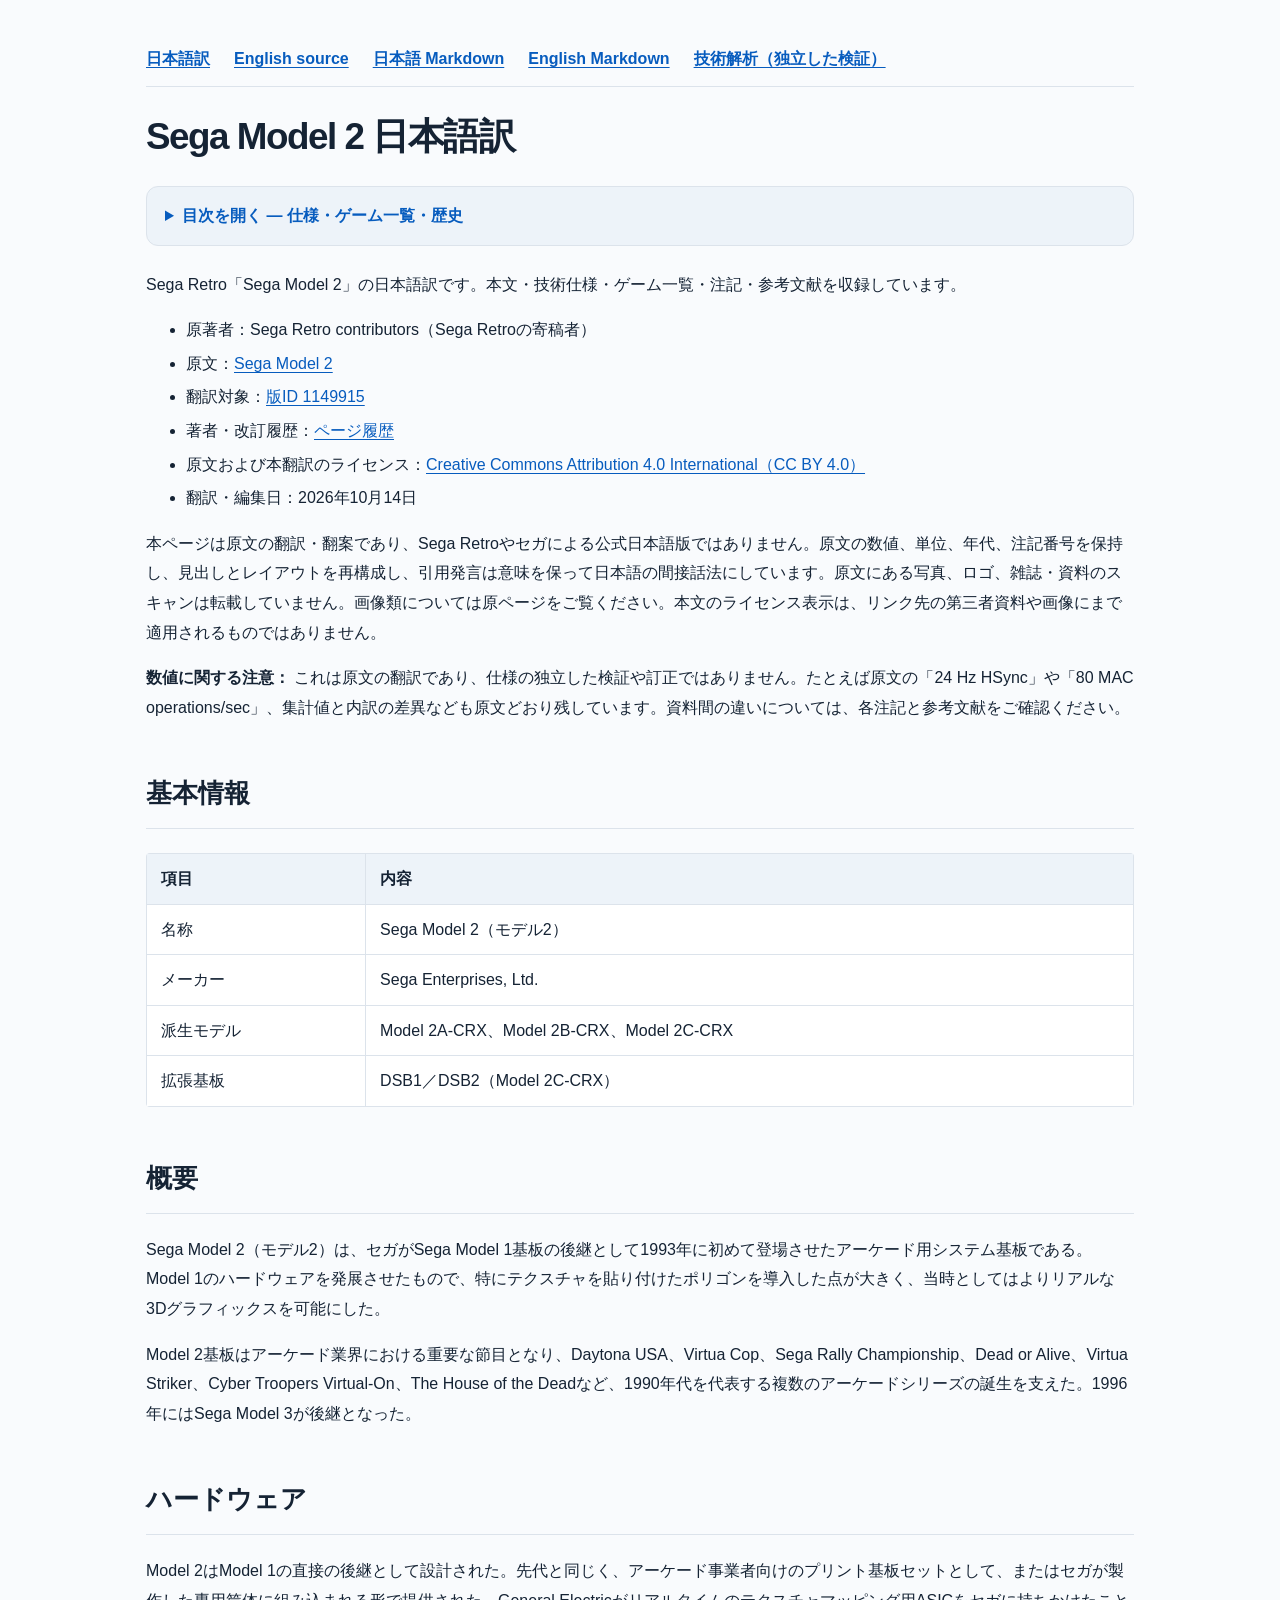
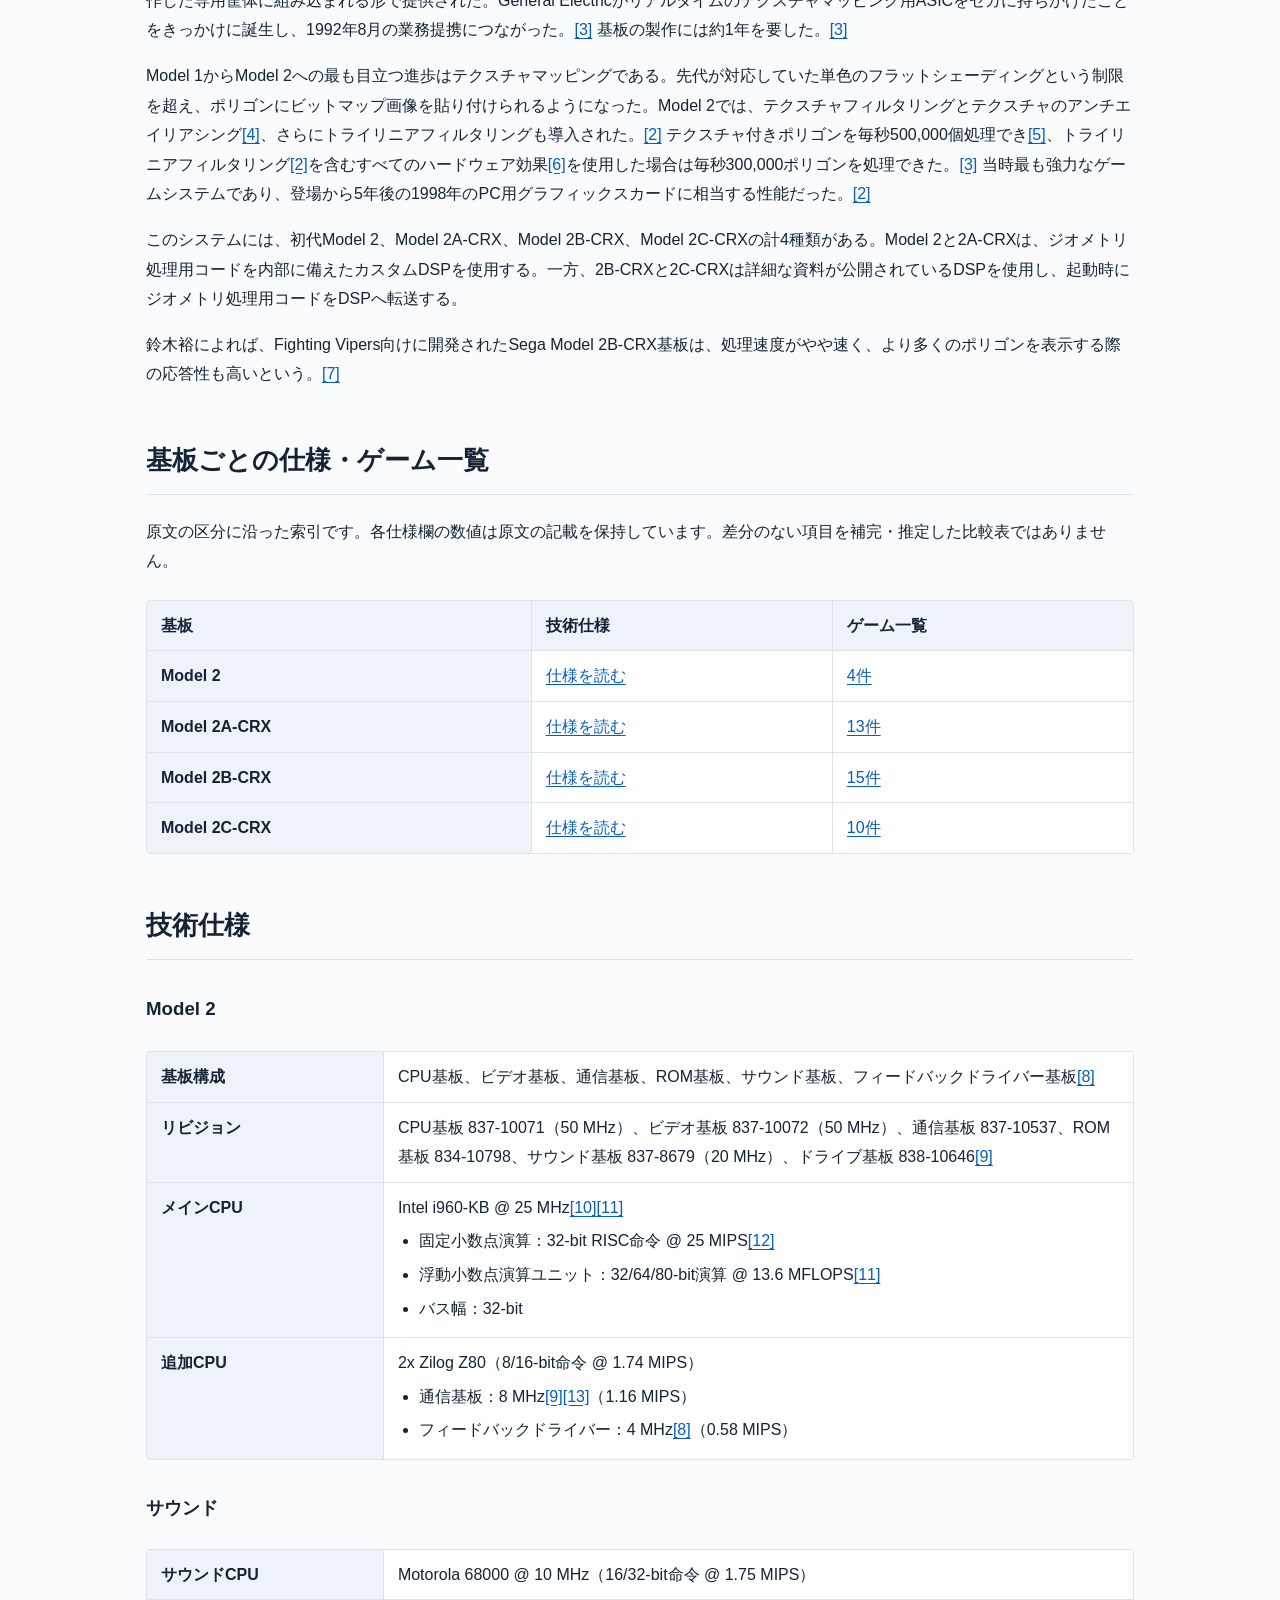
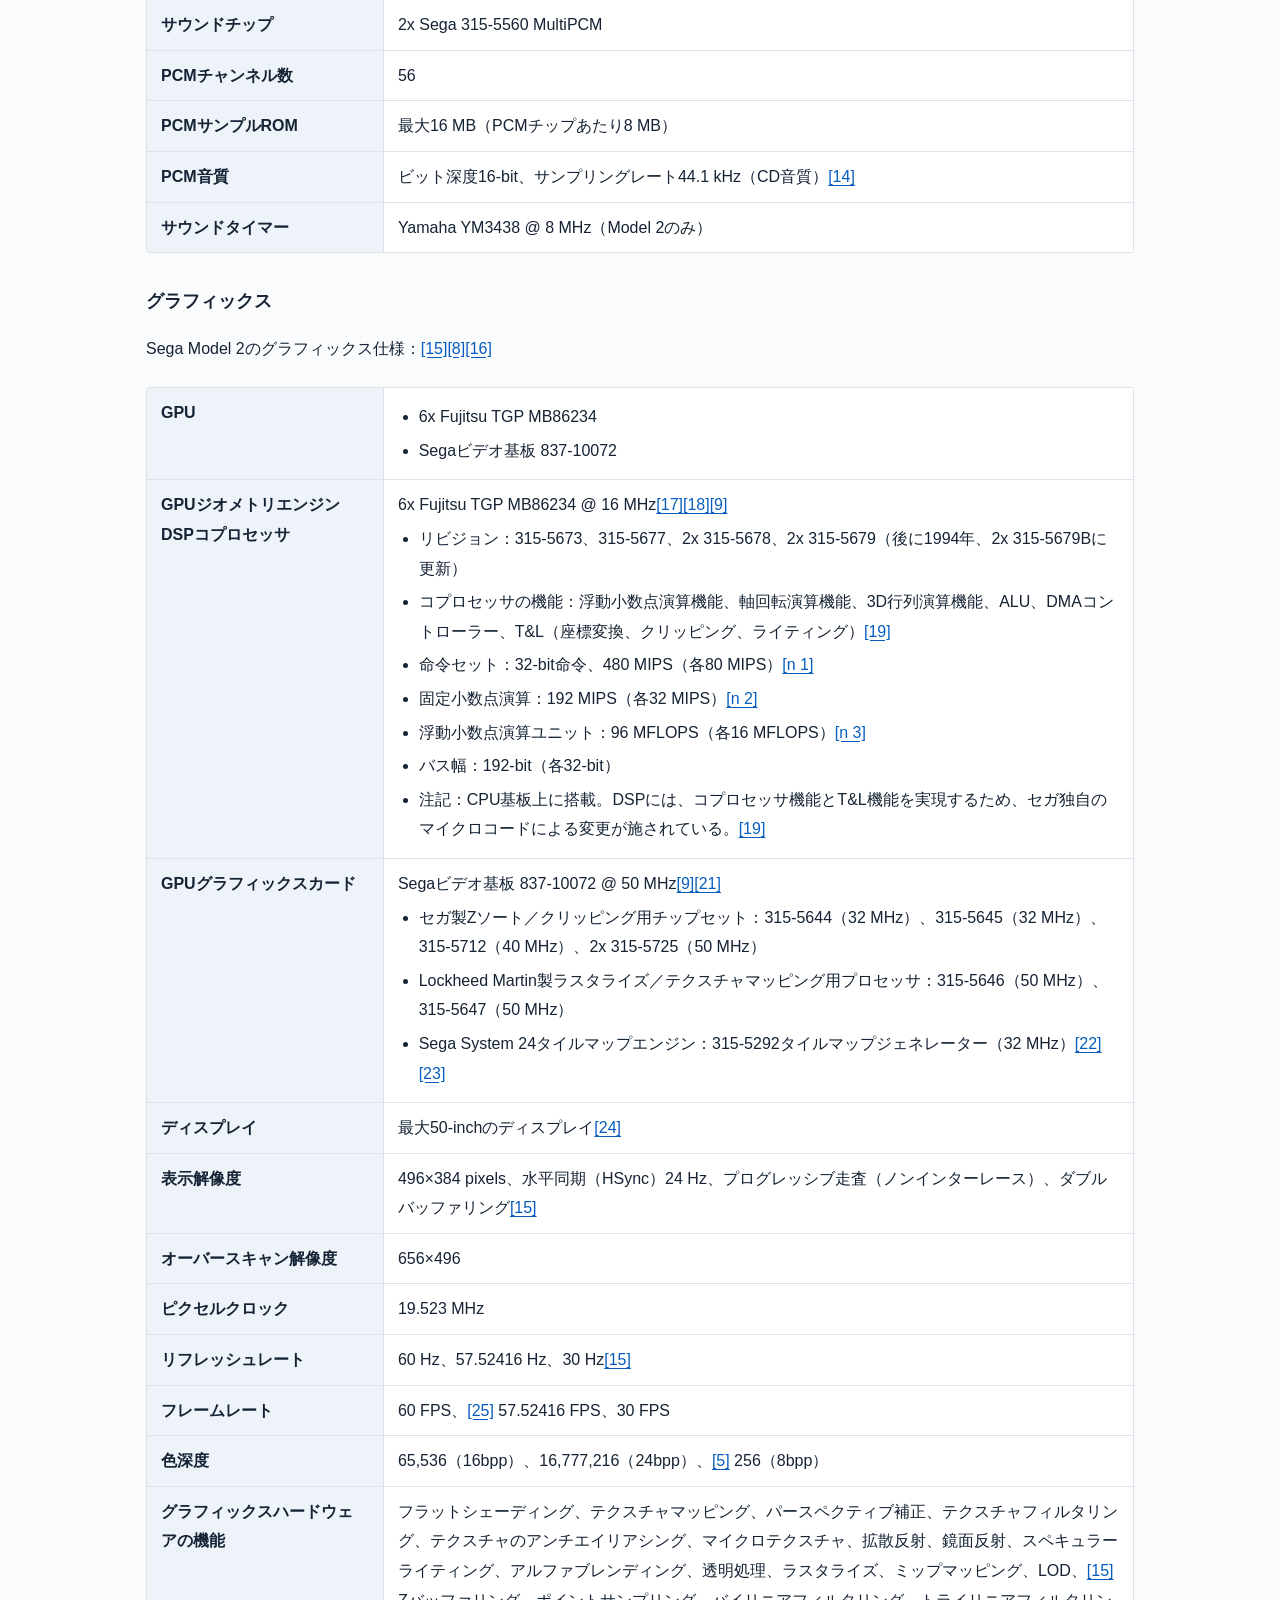
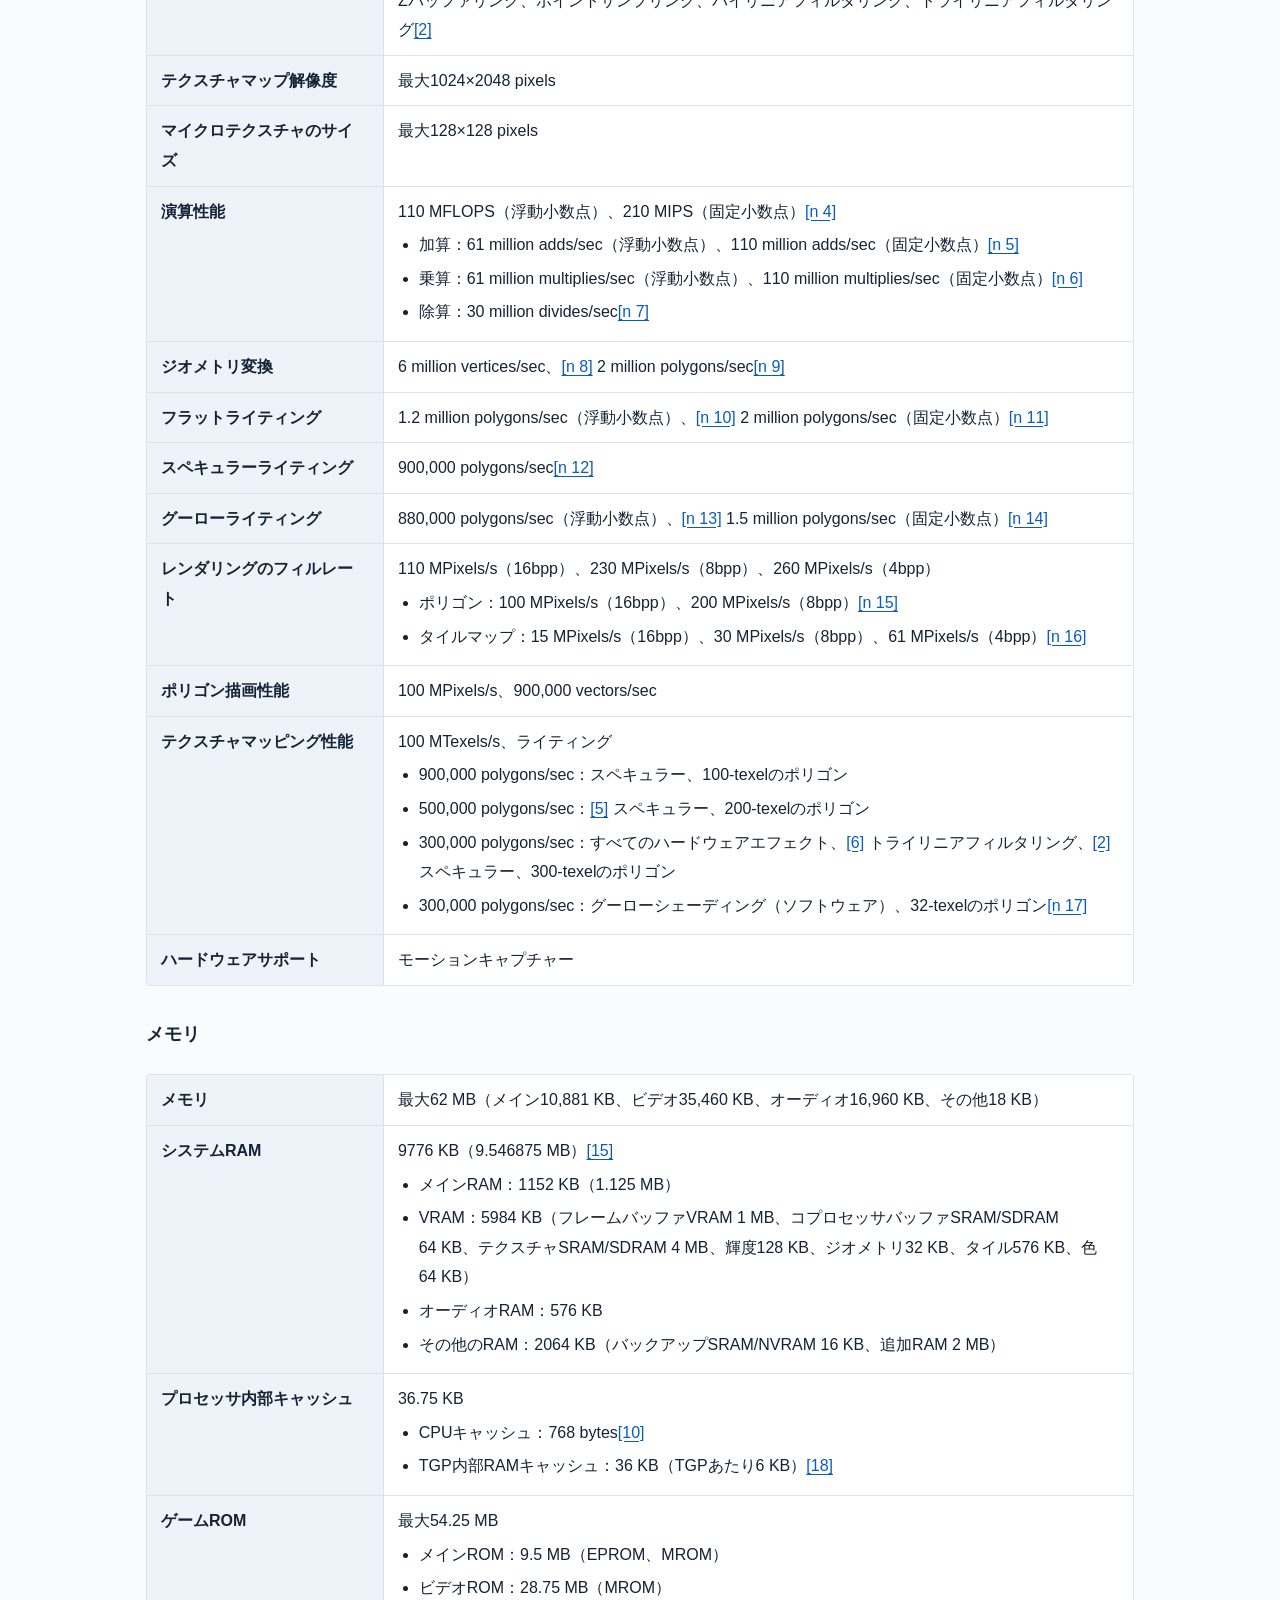
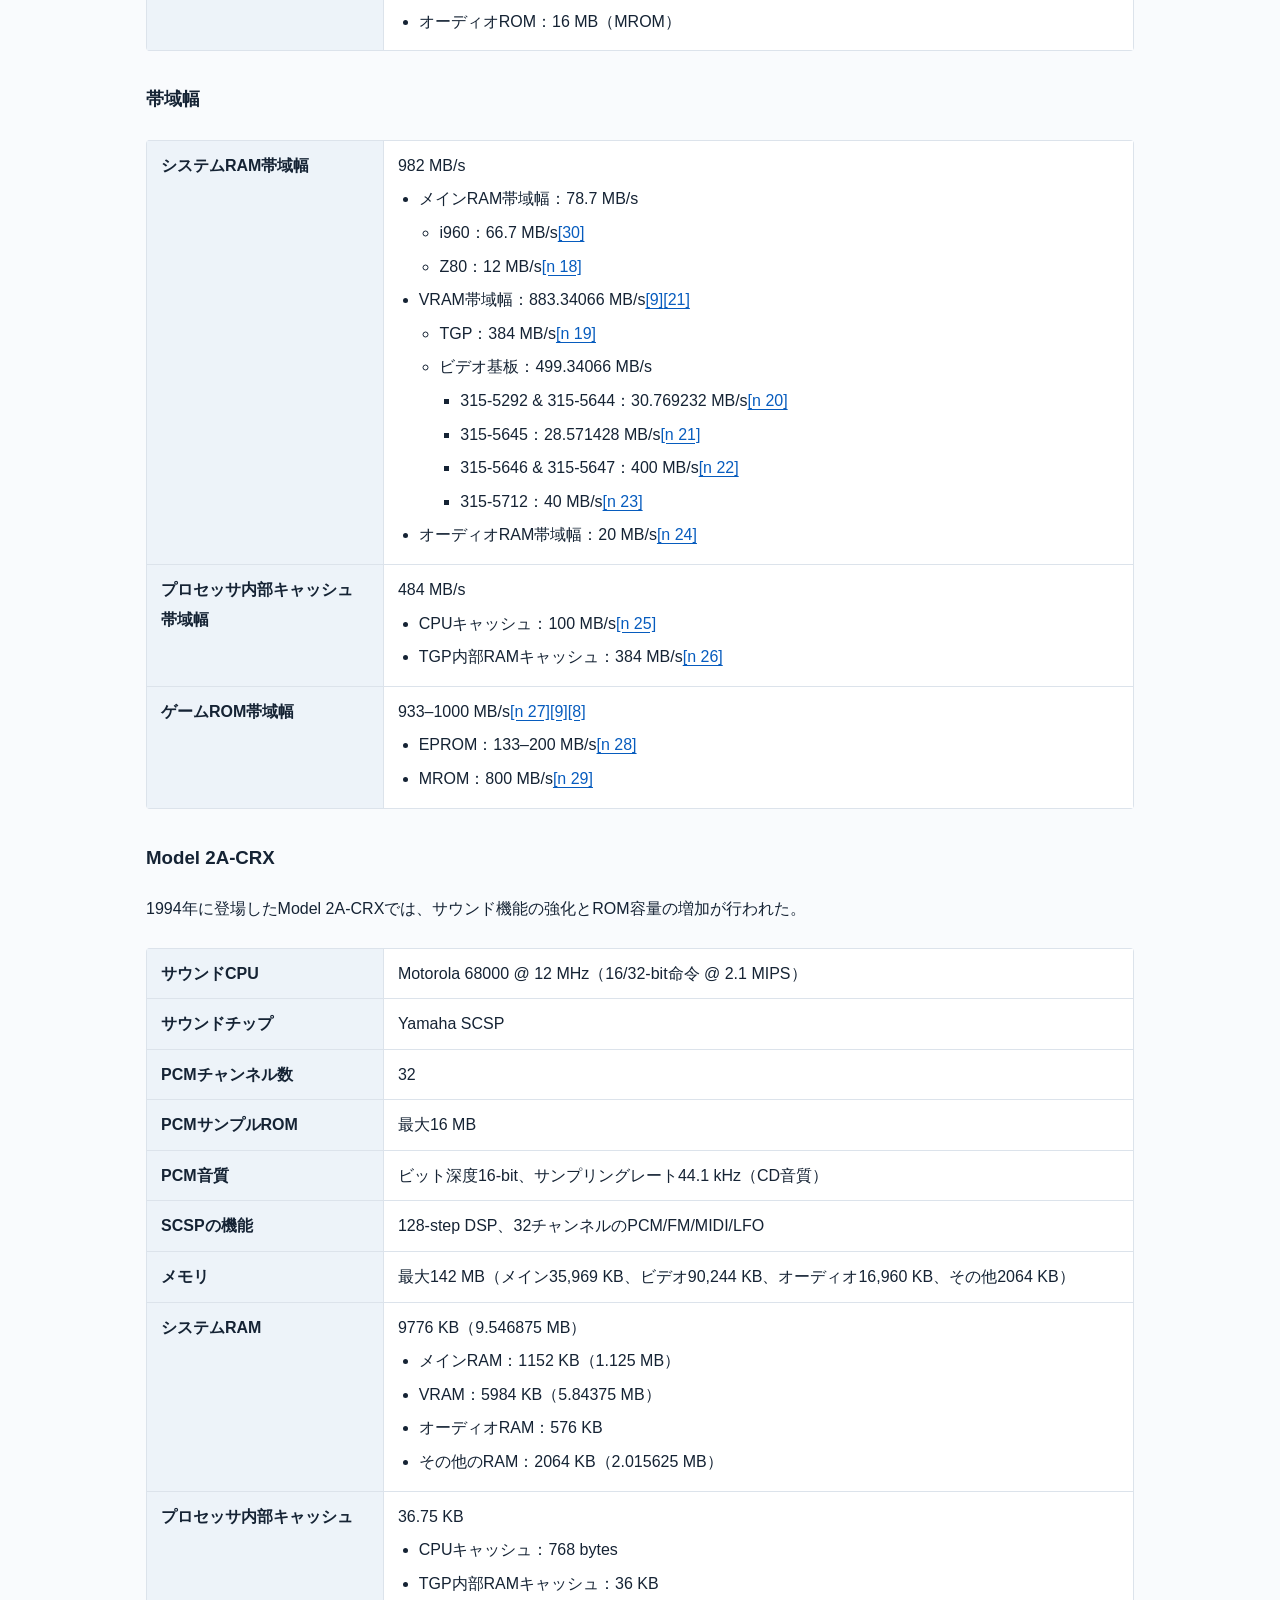
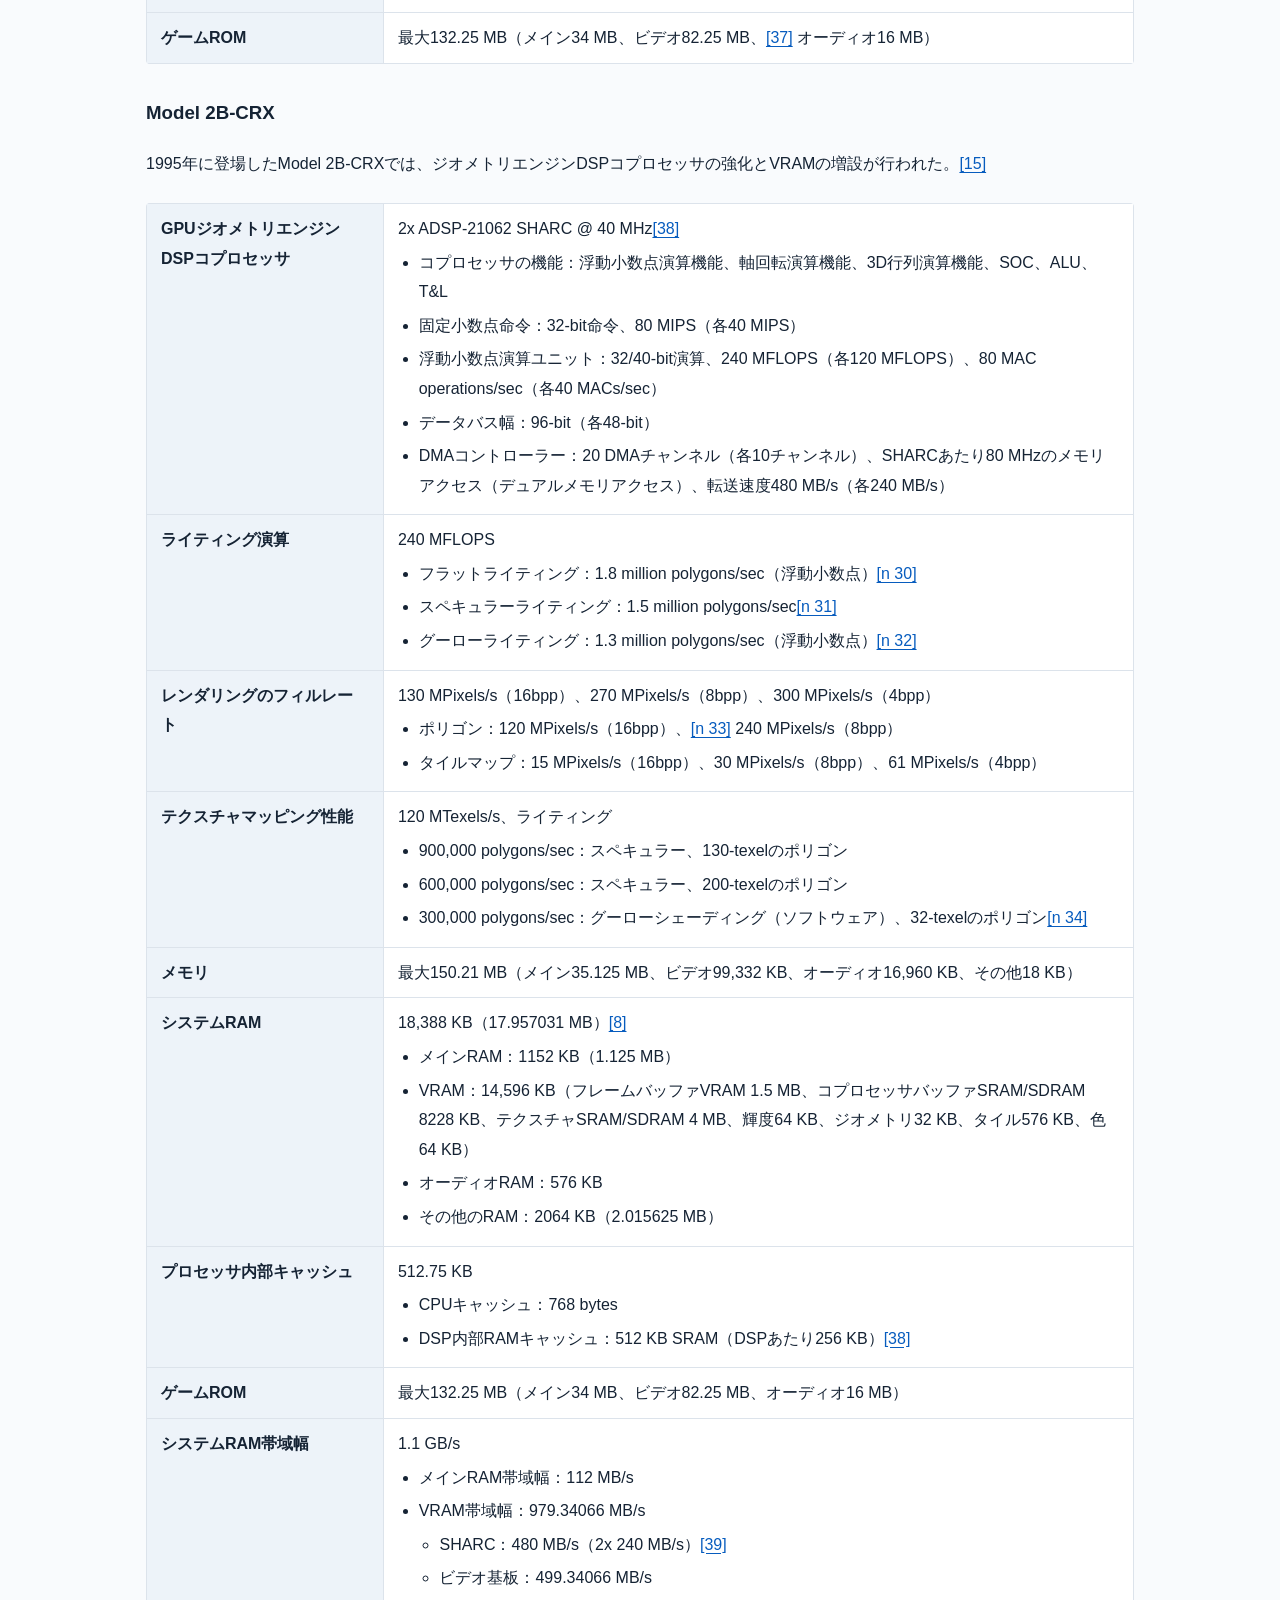
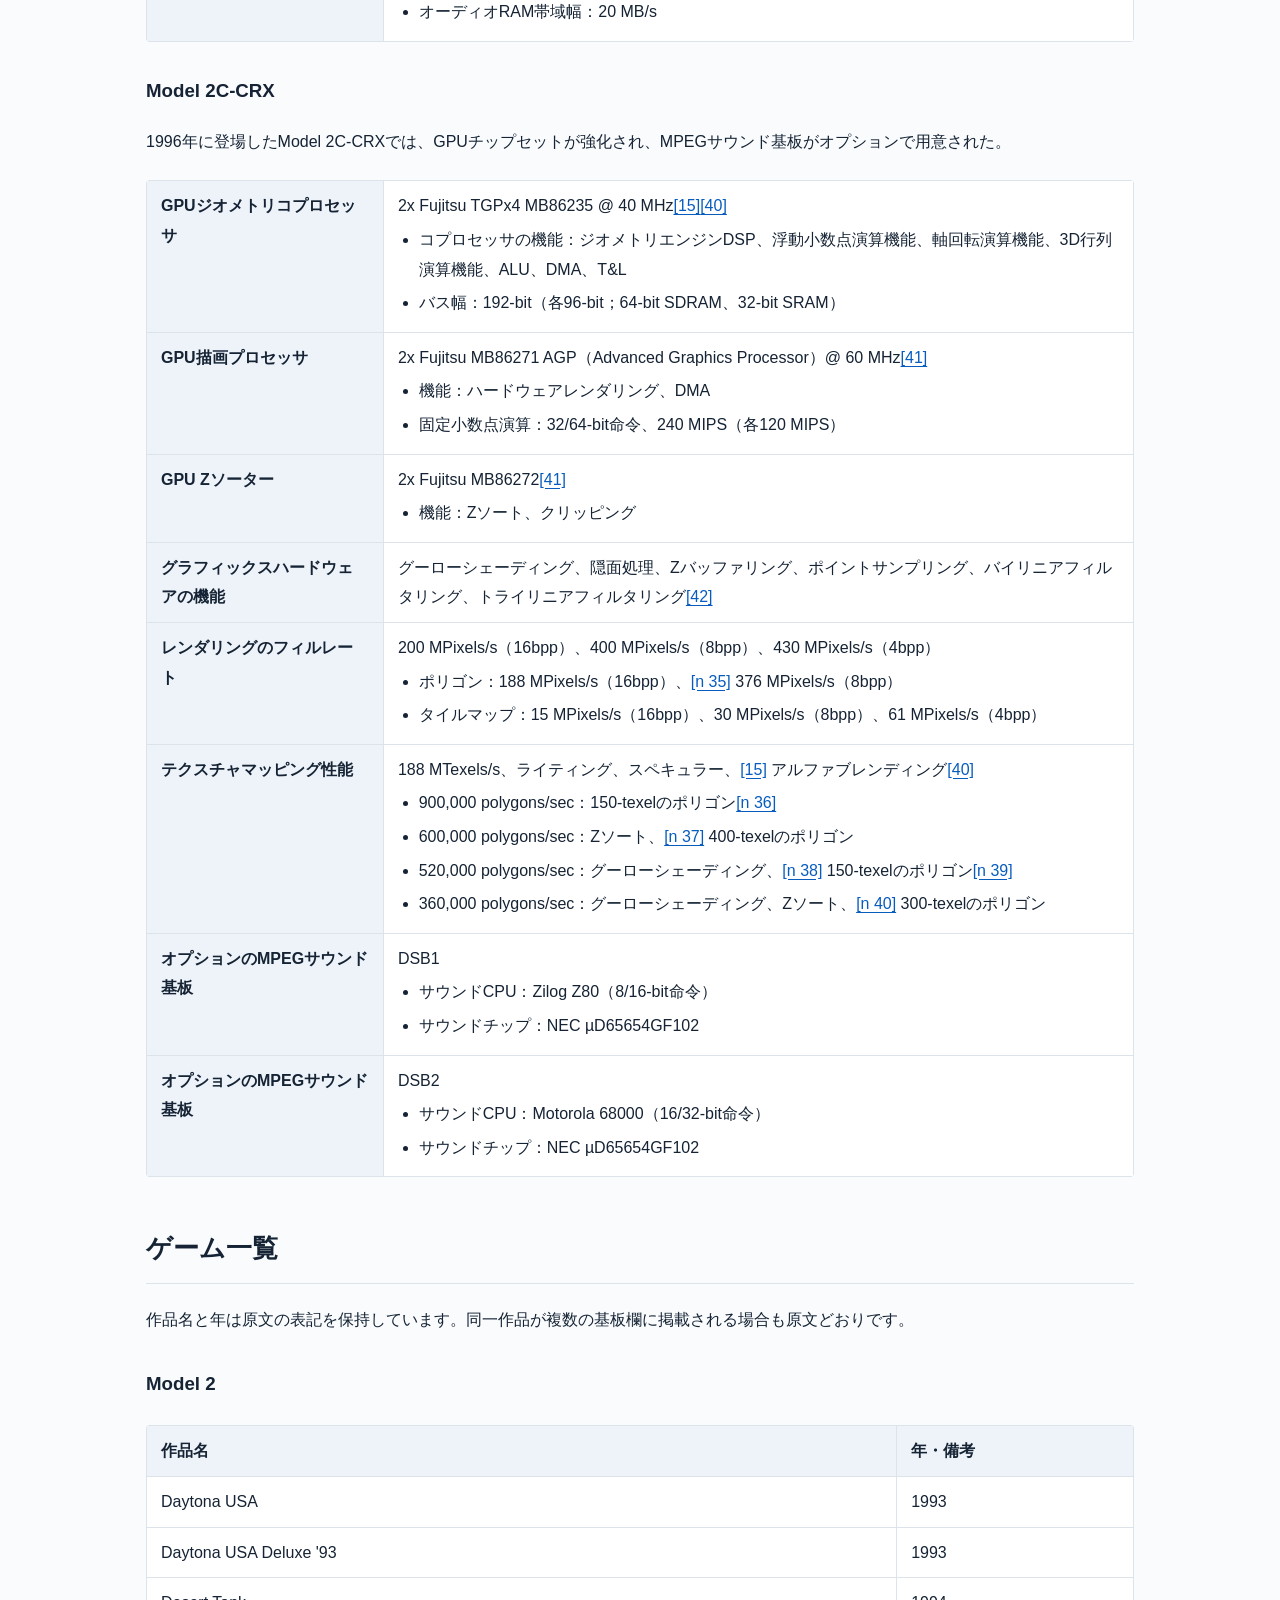
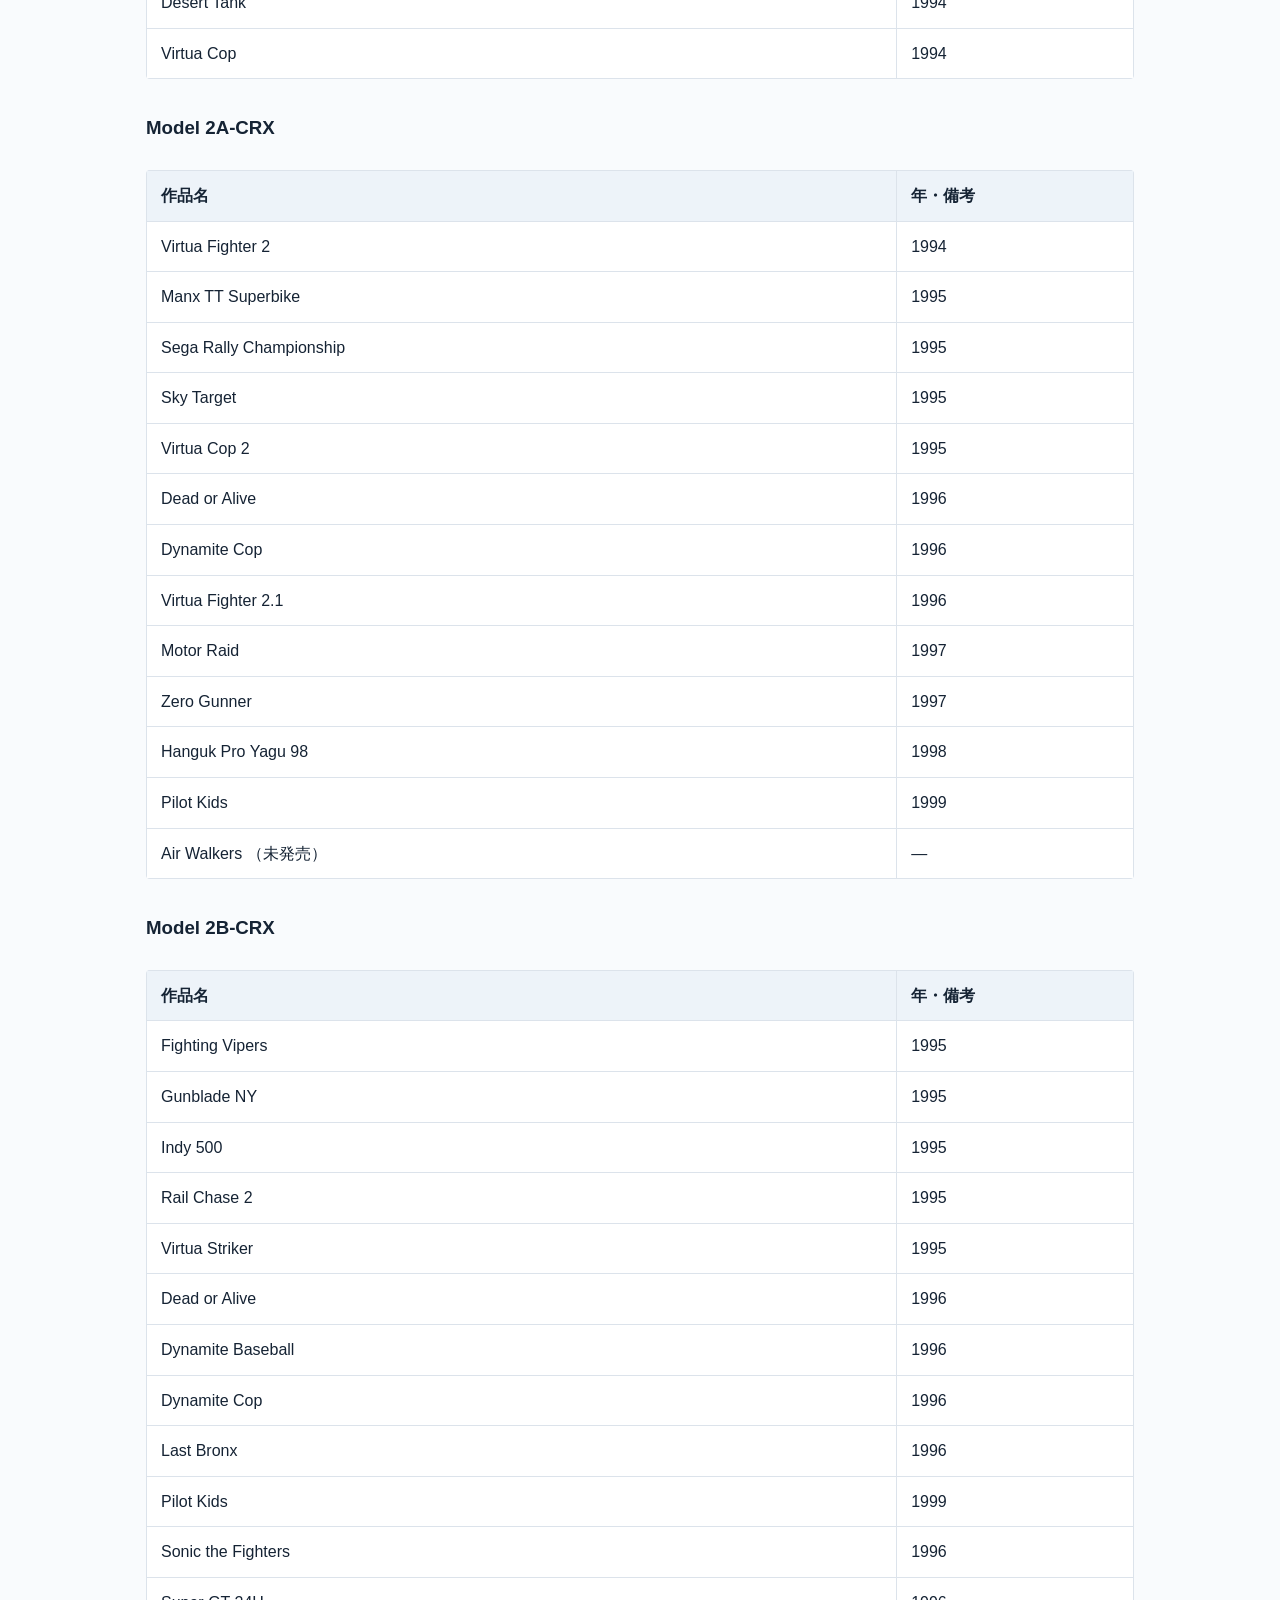
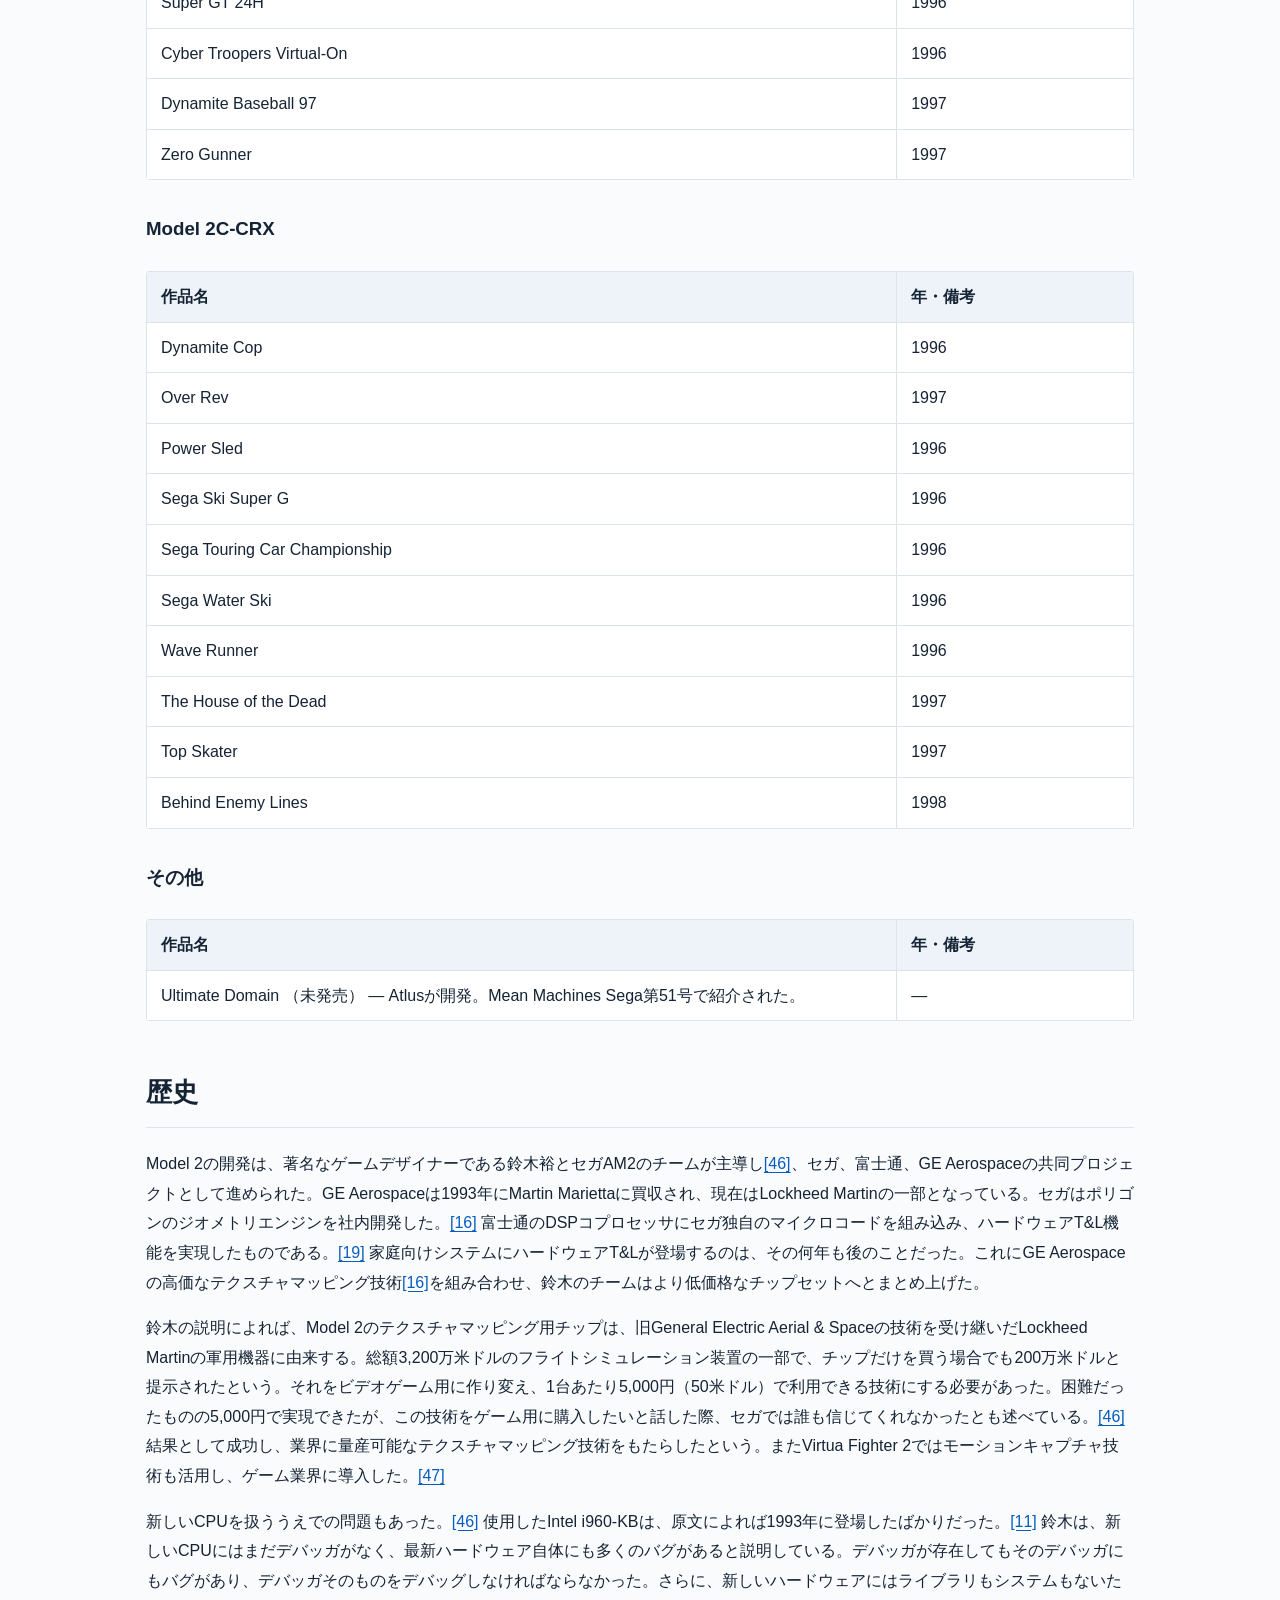
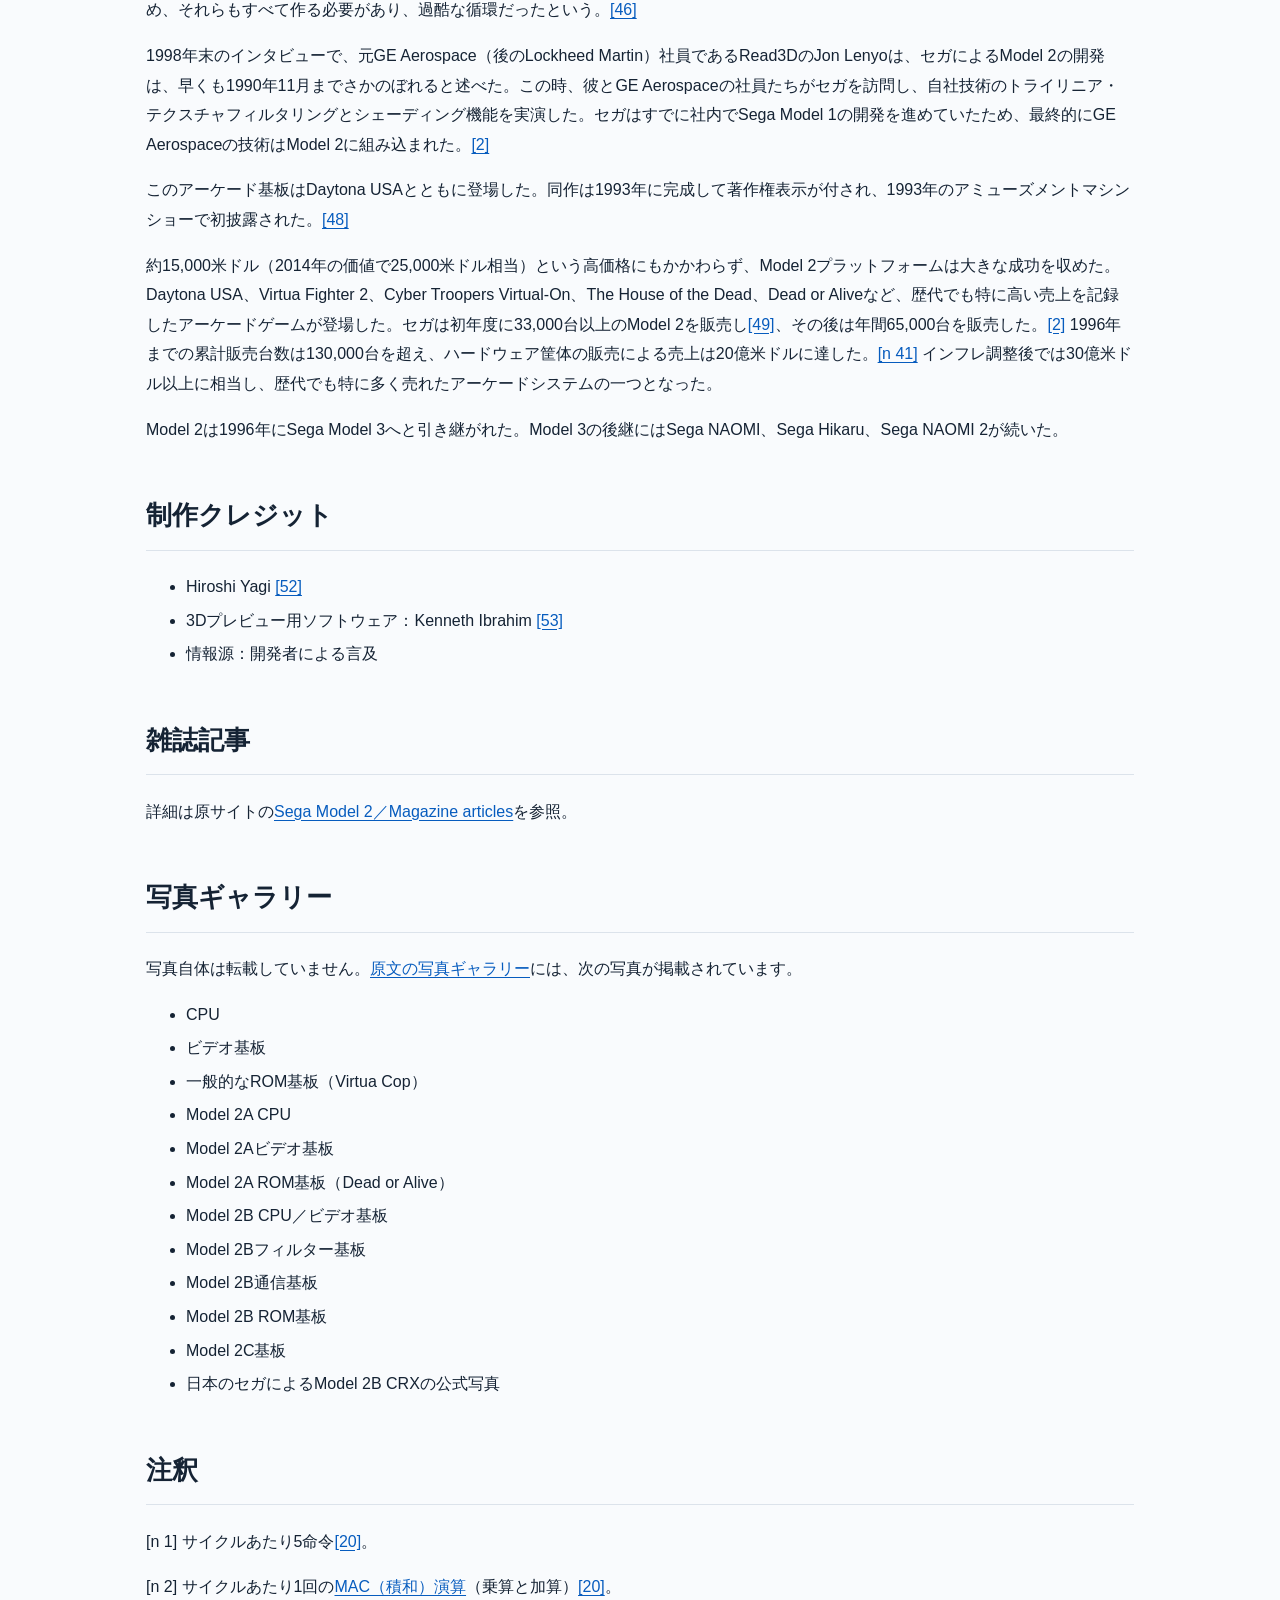
==== commit 70b8b93a: "Add independent VF2 analysis with diagnostic load and evidence limits" ====
--- a/index.html
+++ b/index.html
@@ -25,7 +25,7 @@
   </style>
 <link href="style.css" rel="stylesheet"/>
 <meta content="Sega RetroのSega Model 2記事の非公式日本語訳。技術仕様、基板別ゲーム一覧、歴史、注釈と参考文献。CC BY 4.0。" name="description"/></head>
-<body><nav aria-label="Languages and downloads" class="top"><a href="index.html" lang="ja">日本語訳</a><a href="en.html" lang="en">English source</a><a download="" href="sega-model-2-ja.md">日本語 Markdown</a><a download="" href="sega-model-2-en.md">English Markdown</a></nav><main id="article">
+<body><nav aria-label="Languages and downloads" class="top"><a href="index.html" lang="ja">日本語訳</a><a href="en.html" lang="en">English source</a><a download="" href="sega-model-2-ja.md">日本語 Markdown</a><a download="" href="sega-model-2-en.md">English Markdown</a><a href="analysis.html">技術解析（独立した検証）</a></nav><main id="article">
 <h1 id="sega-model-2-日本語訳">Sega Model 2 日本語訳</h1><details class="toc-disclosure"><summary>目次を開く — 仕様・ゲーム一覧・歴史</summary><nav aria-label="目次" id="TOC" role="doc-toc">
 <ul>
 <li><a href="#sega-model-2-日本語訳" id="toc-sega-model-2-日本語訳">Sega
--- a/style.css
+++ b/style.css
@@ -1,3 +1,5 @@
 :root{color-scheme:light;--ink:#152334;--blue:#075cbe;--line:#dce3eb}*{box-sizing:border-box}html{scroll-behavior:smooth}body{max-width:1060px;margin:0 auto;padding:32px 36px 80px;font:16px/1.85 -apple-system,BlinkMacSystemFont,"Segoe UI","Noto Sans JP",sans-serif;color:var(--ink);background:#f9fbfd}h1{font-size:2.3rem;line-height:1.4;letter-spacing:-.04em;margin:24px 0}h2{font-size:1.6rem;border-bottom:1px solid var(--line);padding-bottom:.4em;margin-top:3rem}h3{margin-top:2rem}h4{font-size:1.1rem;margin:2rem 0 1rem}a{color:var(--blue);text-underline-offset:.18em;overflow-wrap:anywhere}p,li,th,td{overflow-wrap:anywhere}li{margin:.25em 0}nav.top{display:flex;gap:12px 24px;flex-wrap:wrap;font-weight:650;padding:12px 0;border-bottom:1px solid var(--line)}#TOC{background:#edf3f9;border:1px solid var(--line);border-radius:12px;padding:18px 24px;margin:30px 0}#TOC ul{margin:0}table{border-collapse:collapse;width:100%;background:white}th,td{border:1px solid var(--line);padding:10px 14px;text-align:left;vertical-align:top}th{background:#edf3f9}table ul{margin:0;padding-left:1.3rem}.spec-table th{width:24%;min-width:130px}.games-table th:last-child,.games-table td:last-child{width:24%}.table-scroll{overflow-x:auto;margin:1.5rem 0;border-radius:4px}.table-scroll:focus-visible,a:focus-visible{outline:3px solid #de8b19;outline-offset:3px}code{background:#eaf0f7;padding:.15em .35em;border-radius:4px}footer{margin-top:48px;border-top:1px solid var(--line);padding-top:20px;font-size:.9rem}[id]{scroll-margin-top:24px}@media(max-width:600px){body{padding:16px 16px 48px}h1{font-size:1.8rem}h2{font-size:1.4rem}ul{padding-left:1.35rem}#TOC{padding:16px}th,td{padding:9px 10px}.spec-table th{width:30%;min-width:100px}nav.top a{padding:5px 0}}@media(prefers-reduced-motion:reduce){html{scroll-behavior:auto}}
 
 .toc-disclosure{margin:24px 0;border:1px solid var(--line);border-radius:12px;background:#edf3f9}.toc-disclosure summary{padding:14px 18px;cursor:pointer;font-weight:650;color:var(--blue)}.toc-disclosure #TOC{border:0;margin:0;background:transparent;padding-top:0}
+
+.analysis-notice{border-left:4px solid var(--blue);background:#edf3f9;padding:8px 20px;margin:24px 0}.analysis-notice p{margin:12px 0}.table-hint{font-size:.9rem;color:#42546b;margin-bottom:-.5rem}.analysis-page table{min-width:700px}.analysis-page .table-scroll{max-width:100%}.analysis-page code{overflow-wrap:anywhere}
